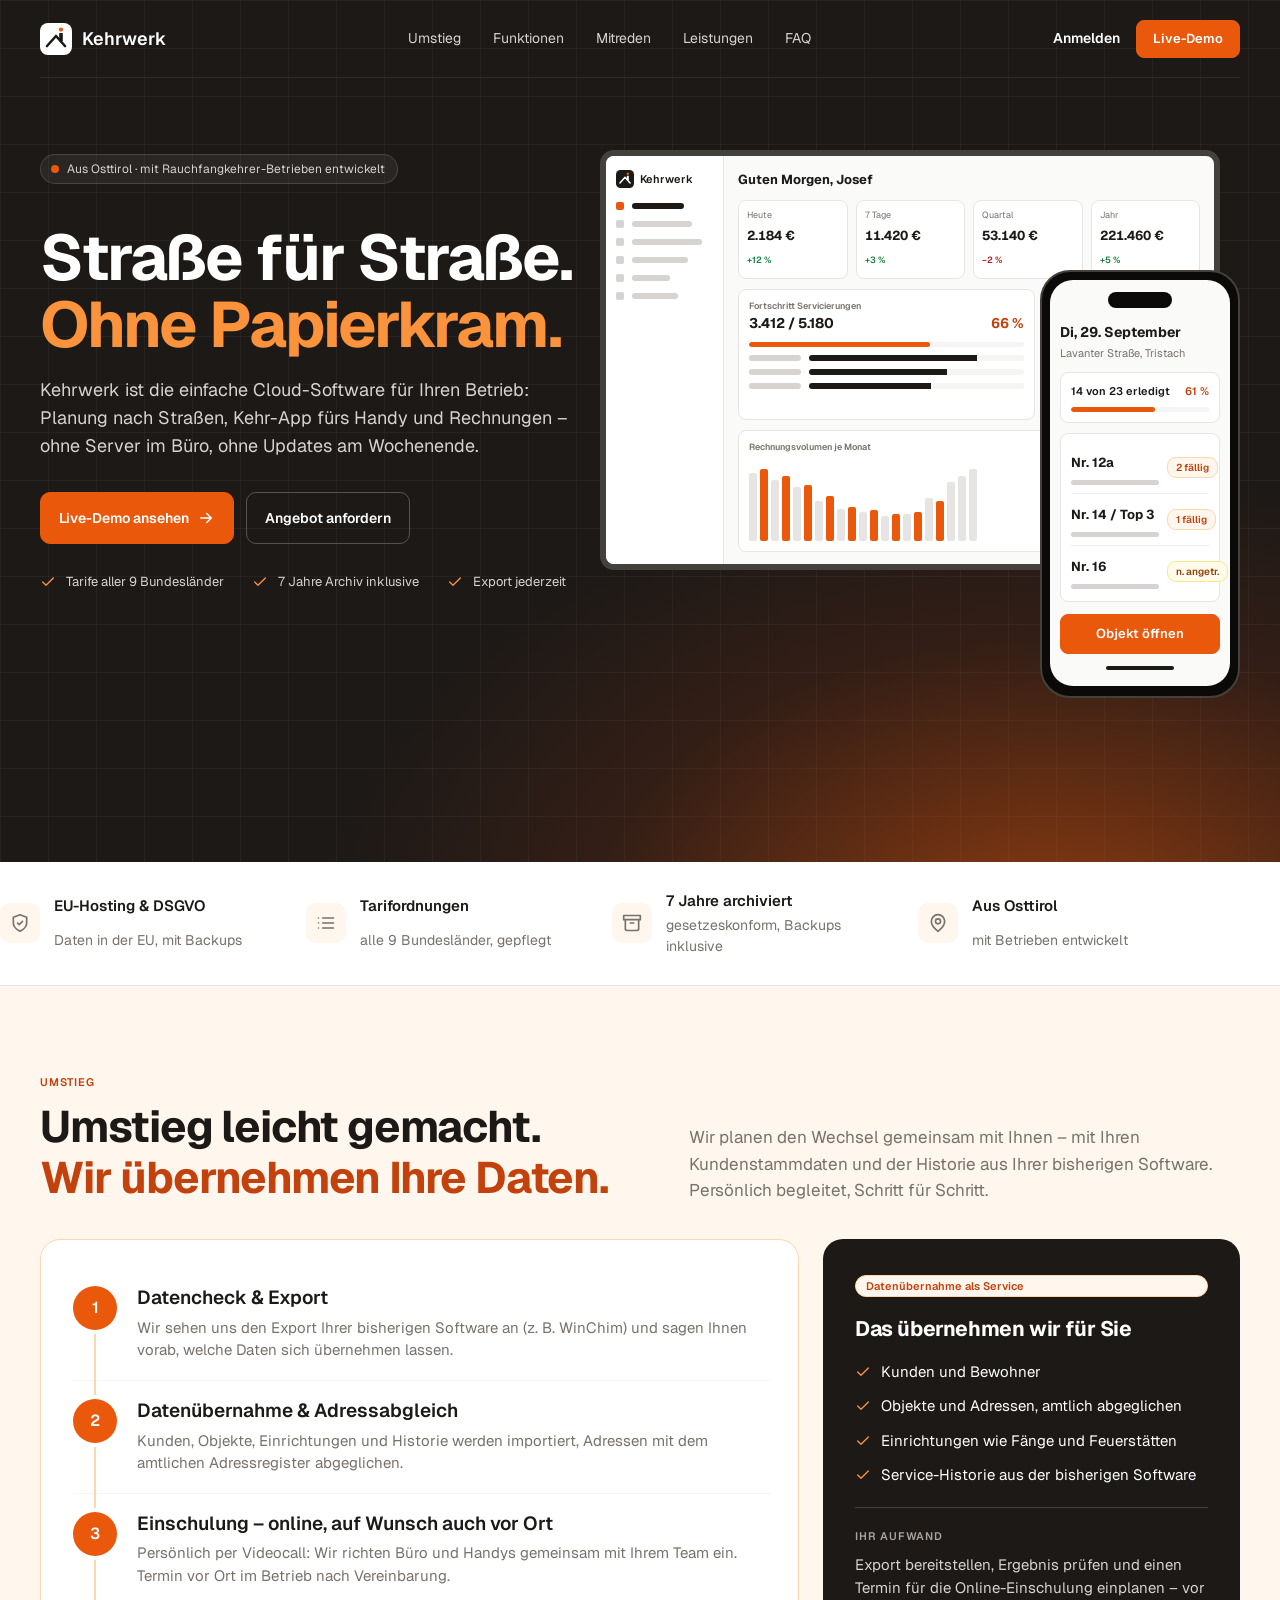
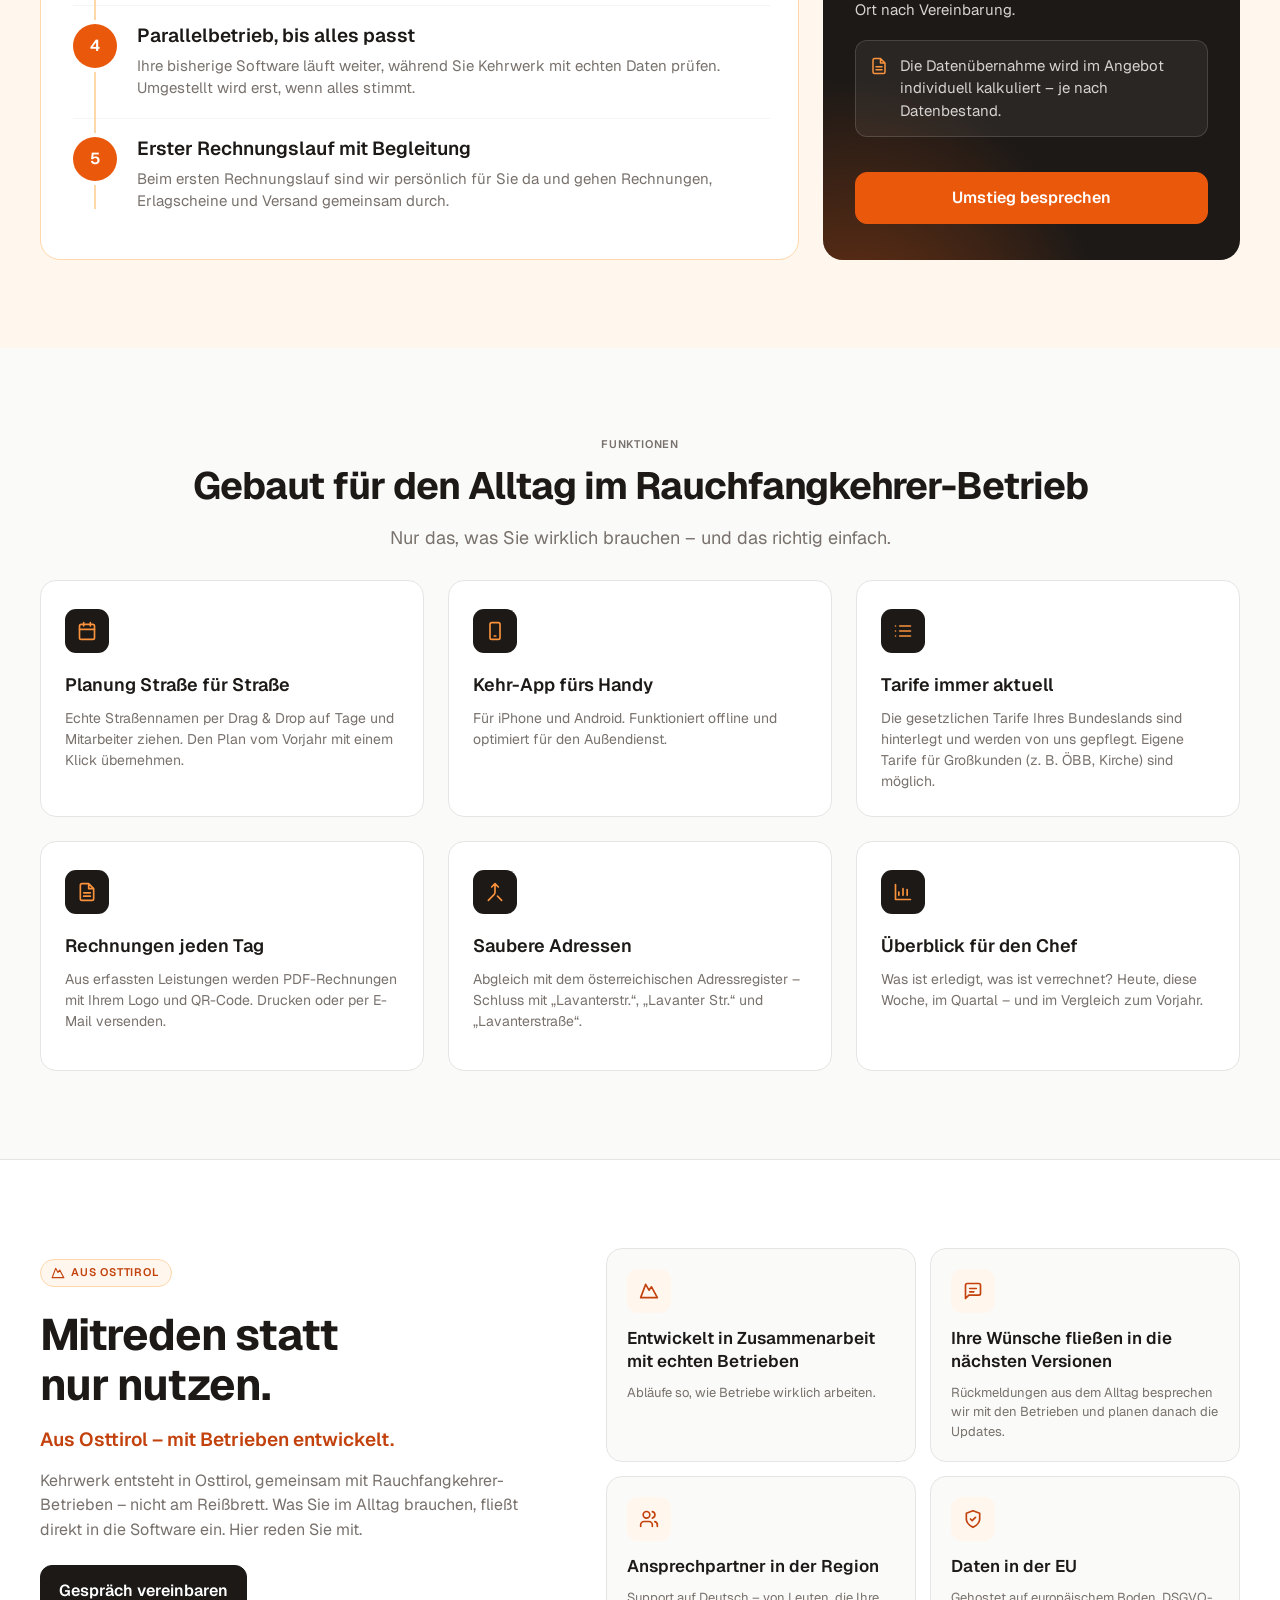
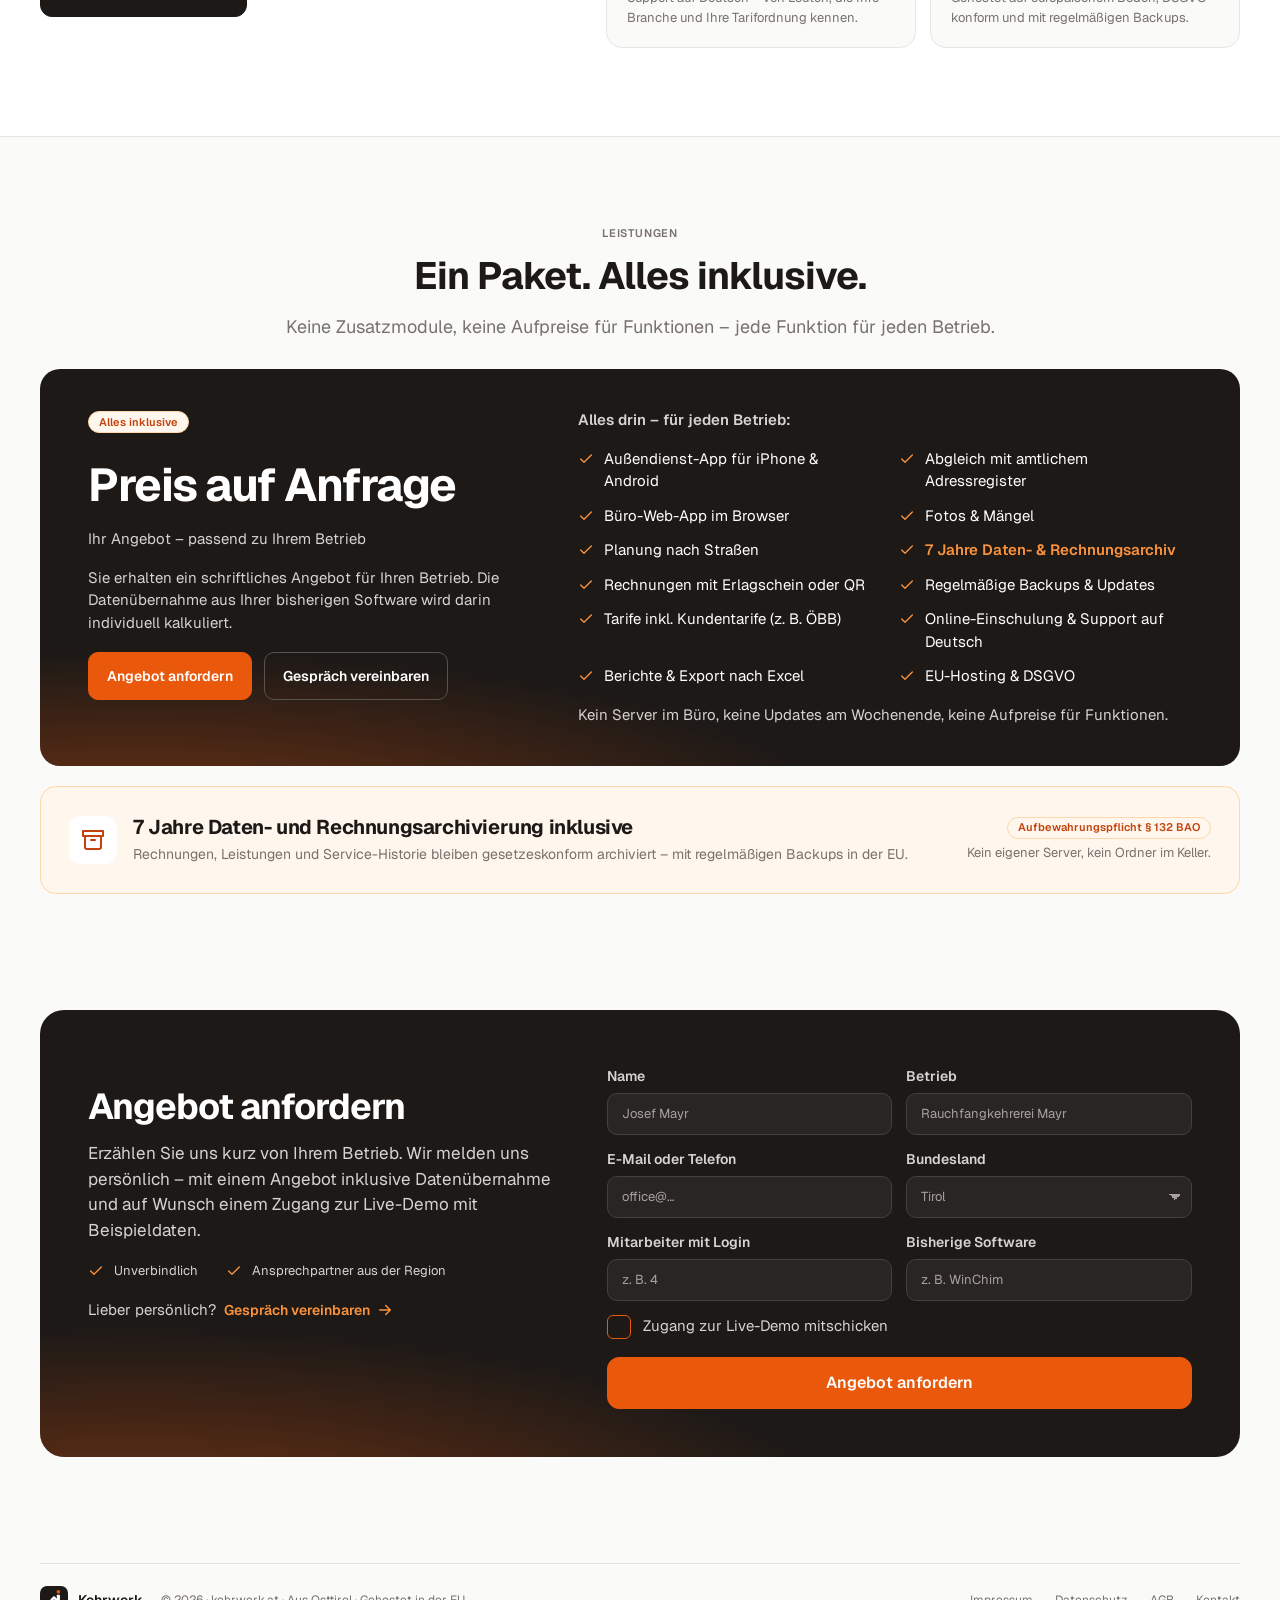
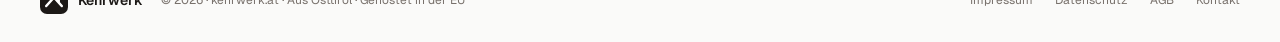
==== index.html @ 23f01399 "Publish the Kehrwerk landing page for GitHub Pages. Static site matching the mockups, with legal pag" ====
<!DOCTYPE html>
<html lang="de">
<head>
  <meta charset="utf-8">
  <meta name="viewport" content="width=device-width, initial-scale=1">
  <title>Kehrwerk – Straße für Straße. Ohne Papierkram.</title>
  <meta name="description" content="Kehrwerk ist die einfache Cloud-Software für Ihren Rauchfangkehrer-Betrieb: Planung nach Straßen, Kehr-App fürs Handy und Rechnungen.">
  <meta name="theme-color" content="#1C1917">
  <link rel="canonical" href="https://kehrwerk.at/">
  <link rel="icon" href="favicon.svg" type="image/svg+xml">
  <link rel="icon" href="assets/logo/mark-32.png" sizes="32x32" type="image/png">
  <link rel="apple-touch-icon" href="assets/logo/mark-180.png">
  <meta property="og:title" content="Kehrwerk – Straße für Straße. Ohne Papierkram.">
  <meta property="og:description" content="Die einfache Cloud-Software für Ihren Rauchfangkehrer-Betrieb. Aus Osttirol, mit Betrieben entwickelt.">
  <meta property="og:type" content="website">
  <meta property="og:url" content="https://kehrwerk.at/">
  <meta property="og:image" content="https://kehrwerk.at/assets/logo/mark-512.png">
  <link rel="stylesheet" href="css/styles.css">
</head>
<body>
  <svg class="sprite" aria-hidden="true">
    <symbol id="i-check" viewBox="0 0 24 24"><path d="M20 6L9 17l-5-5" fill="none" stroke="currentColor" stroke-width="2" stroke-linecap="round" stroke-linejoin="round"/></symbol>
    <symbol id="i-arrow" viewBox="0 0 24 24"><path d="M5 12h14M13 6l6 6-6 6" fill="none" stroke="currentColor" stroke-width="2" stroke-linecap="round" stroke-linejoin="round"/></symbol>
    <symbol id="i-shield" viewBox="0 0 24 24"><path d="M12 22s8-4 8-10V5l-8-3-8 3v7c0 6 8 10 8 10zM9 12l2 2 4-4" fill="none" stroke="currentColor" stroke-width="2" stroke-linecap="round" stroke-linejoin="round"/></symbol>
    <symbol id="i-list" viewBox="0 0 24 24"><path d="M8 6h13M8 12h13M8 18h13M3 6h.01M3 12h.01M3 18h.01" fill="none" stroke="currentColor" stroke-width="2" stroke-linecap="round" stroke-linejoin="round"/></symbol>
    <symbol id="i-archive" viewBox="0 0 24 24"><path d="M2 3h20v5H2zM4 8v11a2 2 0 0 0 2 2h12a2 2 0 0 0 2-2V8M10 12h4" fill="none" stroke="currentColor" stroke-width="2" stroke-linecap="round" stroke-linejoin="round"/></symbol>
    <symbol id="i-pin" viewBox="0 0 24 24"><path d="M20 10c0 6-8 12-8 12s-8-6-8-12a8 8 0 0 1 16 0z" fill="none" stroke="currentColor" stroke-width="2" stroke-linecap="round" stroke-linejoin="round"/><circle cx="12" cy="10" r="3" fill="none" stroke="currentColor" stroke-width="2"/></symbol>
    <symbol id="i-calendar" viewBox="0 0 24 24"><rect x="3" y="4" width="18" height="18" rx="2" fill="none" stroke="currentColor" stroke-width="2"/><path d="M16 2v4M8 2v4M3 10h18" fill="none" stroke="currentColor" stroke-width="2" stroke-linecap="round"/></symbol>
    <symbol id="i-phone" viewBox="0 0 24 24"><rect x="6" y="2" width="12" height="20" rx="2" fill="none" stroke="currentColor" stroke-width="2"/><path d="M11 18h2" fill="none" stroke="currentColor" stroke-width="2" stroke-linecap="round"/></symbol>
    <symbol id="i-receipt" viewBox="0 0 24 24"><path d="M14 2H6a2 2 0 0 0-2 2v16a2 2 0 0 0 2 2h12a2 2 0 0 0 2-2V8zM14 2v6h6M8 13h8M8 17h8" fill="none" stroke="currentColor" stroke-width="2" stroke-linecap="round" stroke-linejoin="round"/></symbol>
    <symbol id="i-merge" viewBox="0 0 24 24"><path d="M8 6l4-4 4 4M12 2v10.3a4 4 0 0 1-1.2 2.8L4 22M20 22l-5-5" fill="none" stroke="currentColor" stroke-width="2" stroke-linecap="round" stroke-linejoin="round"/></symbol>
    <symbol id="i-chart" viewBox="0 0 24 24"><path d="M3 3v18h18M7 16v-4M12 16V8M17 16v-7" fill="none" stroke="currentColor" stroke-width="2" stroke-linecap="round" stroke-linejoin="round"/></symbol>
    <symbol id="i-mountain" viewBox="0 0 24 24"><path d="M8 4l4 7 3-4 7 13H2z" fill="none" stroke="currentColor" stroke-width="2" stroke-linecap="round" stroke-linejoin="round"/></symbol>
    <symbol id="i-chat" viewBox="0 0 24 24"><path d="M21 15a2 2 0 0 1-2 2H7l-4 4V5a2 2 0 0 1 2-2h14a2 2 0 0 1 2 2zM8 9h8M8 13h5" fill="none" stroke="currentColor" stroke-width="2" stroke-linecap="round" stroke-linejoin="round"/></symbol>
    <symbol id="i-users" viewBox="0 0 24 24"><circle cx="9" cy="7" r="4" fill="none" stroke="currentColor" stroke-width="2"/><path d="M2 21v-2a4 4 0 0 1 4-4h6a4 4 0 0 1 4 4v2M16 3.1a4 4 0 0 1 0 7.8M22 21v-2a4 4 0 0 0-3-3.9" fill="none" stroke="currentColor" stroke-width="2" stroke-linecap="round" stroke-linejoin="round"/></symbol>
    <symbol id="i-menu" viewBox="0 0 24 24"><path d="M4 7h16M4 12h16M4 17h16" fill="none" stroke="currentColor" stroke-width="2" stroke-linecap="round"/></symbol>
    <symbol id="i-close" viewBox="0 0 24 24"><path d="M6 6l12 12M18 6L6 18" fill="none" stroke="currentColor" stroke-width="2" stroke-linecap="round"/></symbol>
    <symbol id="i-mail" viewBox="0 0 24 24"><rect x="2" y="4" width="20" height="16" rx="2" fill="none" stroke="currentColor" stroke-width="2"/><path d="M22 7l-10 6L2 7" fill="none" stroke="currentColor" stroke-width="2" stroke-linecap="round" stroke-linejoin="round"/></symbol>
    <symbol id="i-call" viewBox="0 0 24 24"><path d="M22 16.9v3a2 2 0 0 1-2.2 2 19.8 19.8 0 0 1-8.6-3.1 19.5 19.5 0 0 1-6-6A19.8 19.8 0 0 1 2.1 4.2 2 2 0 0 1 4.1 2h3a2 2 0 0 1 2 1.7c.1.9.4 1.8.7 2.7a2 2 0 0 1-.5 2.1L8 9.8a16 16 0 0 0 6 6l1.3-1.3a2 2 0 0 1 2.1-.4c.9.3 1.8.6 2.7.7a2 2 0 0 1 1.7 2z" fill="none" stroke="currentColor" stroke-width="2" stroke-linecap="round" stroke-linejoin="round"/></symbol>
  </svg>

  <div class="hero-shell">
    <header class="site-header">
      <div class="wrap header-row">
        <a class="brand" href="index.html">
          <img src="assets/logo/mark-inverse.svg" alt="" width="32" height="32">
          Kehrwerk
        </a>
        <nav class="primary-nav" aria-label="Hauptnavigation">
          <a href="#umstieg">Umstieg</a>
          <a href="#funktionen">Funktionen</a>
          <a href="#mitreden">Mitreden</a>
          <a href="#leistungen">Leistungen</a>
          <span>FAQ</span>
        </nav>
        <div class="header-actions">
          <span class="login-label">Anmelden</span>
          <a class="btn btn-accent header-demo js-demo" href="#angebot">Live-Demo</a>
          <a class="header-offer" href="#angebot">Angebot</a>
          <button class="menu-toggle" type="button" aria-expanded="false" aria-controls="nav-panel" aria-label="Menü öffnen">
            <svg class="icon" width="24" height="24"><use href="#i-menu"/></svg>
          </button>
        </div>
      </div>
    </header>

    <div class="wrap hero">
      <div class="hero-grid">
        <div>
          <p class="pill"><span class="dot" aria-hidden="true"></span><span class="lede-mobile">Aus Osttirol · mit Betrieben entwickelt</span><span class="lede-desktop">Aus Osttirol · mit Rauchfangkehrer-Betrieben entwickelt</span></p>
          <h1>Straße für Straße.<span class="line accent">Ohne Papierkram.</span></h1>
          <p class="lede lede-mobile">Die einfache Cloud-Software für Ihren Betrieb: Planung nach Straßen, Kehr-App fürs Handy und Rechnungen.</p>
          <p class="lede lede-desktop">Kehrwerk ist die einfache Cloud-Software für Ihren Betrieb: Planung nach Straßen, Kehr-App fürs Handy und Rechnungen – ohne Server im Büro, ohne Updates am Wochenende.</p>
          <div class="hero-actions">
            <a class="btn btn-accent desktop-cta js-demo" href="#angebot">Live-Demo ansehen <svg class="icon"><use href="#i-arrow"/></svg></a>
            <a class="btn btn-ghost desktop-cta" href="#angebot">Angebot anfordern</a>
            <a class="btn btn-accent mobile-cta" href="#angebot">Angebot anfordern <svg class="icon"><use href="#i-arrow"/></svg></a>
            <a class="btn btn-ghost mobile-cta" href="#angebot">Gespräch vereinbaren</a>
          </div>
          <ul class="checks">
            <li><svg class="icon"><use href="#i-check"/></svg>Tarife aller 9 Bundesländer</li>
            <li><svg class="icon"><use href="#i-check"/></svg>7 Jahre Archiv inklusive</li>
            <li><svg class="icon"><use href="#i-check"/></svg>Export jederzeit</li>
          </ul>
        </div>

        <div class="stage" aria-hidden="true">
          <div class="desk">
            <aside class="desk-side">
              <div class="desk-brand"><img src="assets/logo/mark.svg" alt="">Kehrwerk</div>
              <ul class="desk-nav">
                <li class="on"><i class="sq on"></i><i class="barling" style="width:52px"></i></li>
                <li><i class="sq"></i><i class="barling" style="width:60px"></i></li>
                <li><i class="sq"></i><i class="barling" style="width:70px"></i></li>
                <li><i class="sq"></i><i class="barling" style="width:56px"></i></li>
                <li><i class="sq"></i><i class="barling" style="width:38px"></i></li>
                <li><i class="sq"></i><i class="barling" style="width:46px"></i></li>
              </ul>
            </aside>
            <div class="desk-main">
              <p class="hello">Guten Morgen, Josef</p>
              <div class="kpis">
                <div class="kpi"><small>Heute</small><b>2.184 €</b><em class="up">+12 %</em></div>
                <div class="kpi"><small>7 Tage</small><b>11.420 €</b><em class="up">+3 %</em></div>
                <div class="kpi"><small>Quartal</small><b>53.140 €</b><em class="down">−2 %</em></div>
                <div class="kpi"><small>Jahr</small><b>221.460 €</b><em class="up">+5 %</em></div>
              </div>
              <div class="desk-mid">
                <div class="block">
                  <span class="block-label">Fortschritt Servicierungen</span>
                  <div class="progress-head"><strong>3.412 / 5.180</strong><strong class="pct">66 %</strong></div>
                  <div class="track"><span style="width:66%"></span></div>
                  <div class="mini"><i></i><span><b style="width:78%"></b></span></div>
                  <div class="mini"><i></i><span><b style="width:64%"></b></span></div>
                  <div class="mini"><i></i><span><b style="width:57%"></b></span></div>
                </div>
                <div class="block">
                  <span class="block-label">Heute zu tun</span>
                  <ul class="todos">
                    <li><span class="blob"><i></i></span><span class="ghost"><b></b><s></s></span></li>
                    <li><span class="blob amber"><i></i></span><span class="ghost"><b style="width:76%"></b><s style="width:80%"></s></span></li>
                    <li><span class="blob stone"><i></i></span><span class="ghost"><b style="width:96%"></b><s style="width:55%"></s></span></li>
                    <li><span class="blob danger"><i></i></span><span class="ghost"><b style="width:70%"></b><s style="width:72%"></s></span></li>
                  </ul>
                </div>
              </div>
              <div class="block chart">
                <span class="block-label">Rechnungsvolumen je Monat</span>
                <div class="chart-bars">
                  <span style="--h:94%"></span><span class="now" style="--h:100%"></span>
                  <span style="--h:85%"></span><span class="now" style="--h:90%"></span>
                  <span style="--h:75%"></span><span class="now" style="--h:78%"></span>
                  <span style="--h:56%"></span><span class="now" style="--h:63%"></span>
                  <span style="--h:44%"></span><span class="now" style="--h:47%"></span>
                  <span style="--h:40%"></span><span class="now" style="--h:43%"></span>
                  <span style="--h:35%"></span><span class="now" style="--h:38%"></span>
                  <span style="--h:38%"></span><span class="now" style="--h:40%"></span>
                  <span style="--h:60%"></span><span class="now" style="--h:56%"></span>
                  <span style="--h:82%"></span><span style="--h:90%"></span><span style="--h:100%"></span>
                </div>
              </div>
            </div>
          </div>

          <div class="device">
            <div class="device-screen">
              <div class="notch"></div>
              <p class="device-date">Di, 29. September</p>
              <p class="device-street">Lavanter Straße, Tristach</p>
              <div class="device-progress">
                <p>14 von 23 erledigt<strong>61 %</strong></p>
                <div class="track"><span style="width:61%"></span></div>
              </div>
              <div class="device-list">
                <div class="job"><div><b>Nr. 12a</b><i></i></div><em class="tag">2 fällig</em></div>
                <div class="job"><div><b>Nr. 14 / Top 3</b><i></i></div><em class="tag">1 fällig</em></div>
                <div class="job"><div><b>Nr. 16</b><i></i></div><em class="tag amber">n. angetr.</em></div>
              </div>
              <div class="device-open">Objekt öffnen</div>
              <div class="home-bar"></div>
            </div>
          </div>
        </div>
        <p class="device-caption">Die Außendienst-App – auch offline</p>
      </div>
    </div>
  </div>

  <section class="trust">
    <ul class="trust-list wrap">
      <li>
        <span class="trust-ico"><svg class="icon"><use href="#i-shield"/></svg></span>
        <strong>EU-Hosting &amp; DSGVO</strong>
        <span>Daten in der EU, mit Backups</span>
      </li>
      <li>
        <span class="trust-ico"><svg class="icon"><use href="#i-list"/></svg></span>
        <strong>Tarifordnungen</strong>
        <span>alle 9 Bundesländer, gepflegt</span>
      </li>
      <li>
        <span class="trust-ico"><svg class="icon"><use href="#i-archive"/></svg></span>
        <strong>7 Jahre archiviert</strong>
        <span>gesetzeskonform, Backups inklusive</span>
      </li>
      <li>
        <span class="trust-ico"><svg class="icon"><use href="#i-pin"/></svg></span>
        <strong>Aus Osttirol</strong>
        <span>mit Betrieben entwickelt</span>
      </li>
    </ul>
  </section>

  <section class="band" id="umstieg">
    <div class="wrap">
      <div class="split">
        <div>
          <p class="eyebrow hot">UMSTIEG</p>
          <h2>Umstieg leicht gemacht.<span class="line deep">Wir übernehmen Ihre Daten.</span></h2>
        </div>
        <p class="intro">Wir planen den Wechsel gemeinsam mit Ihnen – mit Ihren Kundenstammdaten und der Historie aus Ihrer bisherigen Software. Persönlich begleitet, Schritt für Schritt.</p>
      </div>
      <div class="umstieg-grid">
        <ol class="steps">
          <li>
            <span class="step-no">1</span>
            <div>
              <h3>Datencheck &amp; Export</h3>
              <p>Wir sehen uns den Export Ihrer bisherigen Software an (z.&nbsp;B. WinChim) und sagen Ihnen vorab, welche Daten sich übernehmen lassen.</p>
            </div>
          </li>
          <li>
            <span class="step-no">2</span>
            <div>
              <h3>Datenübernahme &amp; Adressabgleich</h3>
              <p>Kunden, Objekte, Einrichtungen und Historie werden importiert, Adressen mit dem amtlichen Adressregister abgeglichen.</p>
            </div>
          </li>
          <li>
            <span class="step-no">3</span>
            <div>
              <h3>Einschulung – online, auf Wunsch auch vor Ort</h3>
              <p>Persönlich per Videocall: Wir richten Büro und Handys gemeinsam mit Ihrem Team ein. Termin vor Ort im Betrieb nach Vereinbarung.</p>
            </div>
          </li>
          <li>
            <span class="step-no">4</span>
            <div>
              <h3>Parallelbetrieb, bis alles passt</h3>
              <p>Ihre bisherige Software läuft weiter, während Sie Kehrwerk mit echten Daten prüfen. Umgestellt wird erst, wenn alles stimmt.</p>
            </div>
          </li>
          <li>
            <span class="step-no">5</span>
            <div>
              <h3>Erster Rechnungslauf mit Begleitung</h3>
              <p>Beim ersten Rechnungslauf sind wir persönlich für Sie da und gehen Rechnungen, Erlagscheine und Versand gemeinsam durch.</p>
            </div>
          </li>
        </ol>
        <aside class="panel">
          <span class="badge">Datenübernahme als Service</span>
          <h3>Das übernehmen wir für Sie</h3>
          <ul class="tick">
            <li><svg class="icon"><use href="#i-check"/></svg>Kunden und Bewohner</li>
            <li><svg class="icon"><use href="#i-check"/></svg>Objekte und Adressen, amtlich abgeglichen</li>
            <li><svg class="icon"><use href="#i-check"/></svg>Einrichtungen wie Fänge und Feuerstätten</li>
            <li><svg class="icon"><use href="#i-check"/></svg>Service-Historie aus der bisherigen Software</li>
          </ul>
          <hr>
          <p class="effort">IHR AUFWAND</p>
          <p class="quiet">Export bereitstellen, Ergebnis prüfen und einen Termin für die Online-Einschulung einplanen – vor Ort nach Vereinbarung.</p>
          <div class="note">
            <svg class="icon"><use href="#i-receipt"/></svg>
            <p>Die Datenübernahme wird im Angebot individuell kalkuliert – je nach Datenbestand.</p>
          </div>
          <a class="btn btn-accent" href="#angebot">Umstieg besprechen</a>
        </aside>
      </div>
    </div>
  </section>

  <section class="section" id="funktionen">
    <div class="wrap">
      <div class="center-copy">
        <p class="eyebrow">FUNKTIONEN</p>
        <h2>Gebaut für den Alltag im <span class="break">Rauchfangkehrer-Betrieb</span></h2>
        <p class="intro">Nur das, was Sie wirklich brauchen – und das richtig einfach.</p>
      </div>
      <div class="feature-list">
        <article class="feature">
          <div class="feature-head">
            <span class="feature-ico"><svg class="icon"><use href="#i-calendar"/></svg></span>
            <h3>Planung Straße für Straße</h3>
          </div>
          <p>Echte Straßennamen per Drag &amp; Drop auf Tage und Mitarbeiter ziehen. Den Plan vom Vorjahr mit einem Klick übernehmen.</p>
        </article>
        <article class="feature">
          <div class="feature-head">
            <span class="feature-ico"><svg class="icon"><use href="#i-phone"/></svg></span>
            <h3>Kehr-App fürs Handy</h3>
          </div>
          <p>Für iPhone und Android. Funktioniert offline und optimiert für den Außendienst.</p>
        </article>
        <article class="feature">
          <div class="feature-head">
            <span class="feature-ico"><svg class="icon"><use href="#i-list"/></svg></span>
            <h3>Tarife immer aktuell</h3>
          </div>
          <p>Die gesetzlichen Tarife Ihres Bundeslands sind hinterlegt und werden von uns gepflegt. Eigene Tarife für Großkunden (z.&nbsp;B. ÖBB, Kirche) sind möglich.</p>
        </article>
        <article class="feature">
          <div class="feature-head">
            <span class="feature-ico"><svg class="icon"><use href="#i-receipt"/></svg></span>
            <h3>Rechnungen jeden Tag</h3>
          </div>
          <p>Aus erfassten Leistungen werden PDF-Rechnungen mit Ihrem Logo und QR-Code. Drucken oder per E-Mail versenden.</p>
        </article>
        <article class="feature">
          <div class="feature-head">
            <span class="feature-ico"><svg class="icon"><use href="#i-merge"/></svg></span>
            <h3>Saubere Adressen</h3>
          </div>
          <p>Abgleich mit dem österreichischen Adressregister – Schluss mit „Lavanterstr.“, „Lavanter Str.“ und „Lavanterstraße“.</p>
        </article>
        <article class="feature">
          <div class="feature-head">
            <span class="feature-ico"><svg class="icon"><use href="#i-chart"/></svg></span>
            <h3>Überblick für den Chef</h3>
          </div>
          <p>Was ist erledigt, was ist verrechnet? Heute, diese Woche, im Quartal – und im Vergleich zum Vorjahr.</p>
        </article>
      </div>
    </div>
  </section>

  <section class="band-white" id="mitreden">
    <div class="wrap mitreden">
      <div class="mitreden-copy">
        <p class="soft-pill"><svg class="icon"><use href="#i-mountain"/></svg>AUS OSTTIROL</p>
        <h2>Mitreden statt<span class="line">nur nutzen.</span></h2>
        <p class="kicker">Aus Osttirol – mit Betrieben entwickelt.</p>
        <p class="intro">Kehrwerk entsteht in Osttirol, gemeinsam mit Rauchfangkehrer-Betrieben – nicht am Reißbrett. Was Sie im Alltag brauchen, fließt direkt in die Software ein. Hier reden Sie mit.</p>
        <a class="btn btn-soot" href="#angebot">Gespräch vereinbaren</a>
      </div>
      <div class="story">
        <article>
          <span class="story-ico"><svg class="icon"><use href="#i-mountain"/></svg></span>
          <h3>Entwickelt in Zusammenarbeit mit echten Betrieben</h3>
          <p>Abläufe so, wie Betriebe wirklich arbeiten.</p>
        </article>
        <article>
          <span class="story-ico"><svg class="icon"><use href="#i-chat"/></svg></span>
          <h3>Ihre Wünsche fließen in die nächsten Versionen</h3>
          <p>Rückmeldungen aus dem Alltag besprechen wir mit den Betrieben und planen danach die Updates.</p>
        </article>
        <article>
          <span class="story-ico"><svg class="icon"><use href="#i-users"/></svg></span>
          <h3>Ansprechpartner in der Region</h3>
          <p>Support auf Deutsch – von Leuten, die Ihre Branche und Ihre Tarifordnung kennen.</p>
        </article>
        <article>
          <span class="story-ico"><svg class="icon"><use href="#i-shield"/></svg></span>
          <h3>Daten in der EU</h3>
          <p>Gehostet auf europäischem Boden, DSGVO-konform und mit regelmäßigen Backups.</p>
        </article>
      </div>
    </div>
  </section>

  <section class="section" id="leistungen">
    <div class="wrap">
      <div class="center-copy">
        <p class="eyebrow">LEISTUNGEN</p>
        <h2>Ein Paket. <span class="break">Alles inklusive.</span></h2>
        <p class="intro">Keine Zusatzmodule, keine Aufpreise für Funktionen – jede Funktion für jeden Betrieb.</p>
      </div>
      <div class="price-card">
        <div class="price-layout">
          <div>
            <span class="badge">Alles inklusive</span>
            <h3>Preis auf Anfrage</h3>
            <p class="sub">Ihr Angebot – passend zu Ihrem Betrieb</p>
            <hr>
            <p class="price-note">Sie erhalten ein schriftliches Angebot für Ihren Betrieb. Die Datenübernahme aus Ihrer bisherigen Software wird darin individuell kalkuliert.</p>
            <div class="price-actions">
              <a class="btn btn-accent" href="#angebot">Angebot anfordern</a>
              <a class="btn btn-ghost" href="#angebot">Gespräch vereinbaren</a>
            </div>
          </div>
          <div>
            <p class="included">Alles drin – für jeden Betrieb:</p>
            <ul class="tick cols">
              <li><svg class="icon"><use href="#i-check"/></svg>Außendienst-App für iPhone &amp; Android</li>
              <li><svg class="icon"><use href="#i-check"/></svg>Abgleich mit amtlichem Adressregister</li>
              <li><svg class="icon"><use href="#i-check"/></svg>Büro-Web-App im Browser</li>
              <li><svg class="icon"><use href="#i-check"/></svg>Fotos &amp; Mängel</li>
              <li><svg class="icon"><use href="#i-check"/></svg>Planung nach Straßen</li>
              <li><svg class="icon"><use href="#i-check"/></svg><span class="hot">7 Jahre Daten- &amp; Rechnungsarchiv</span></li>
              <li><svg class="icon"><use href="#i-check"/></svg>Rechnungen mit Erlagschein oder QR</li>
              <li><svg class="icon"><use href="#i-check"/></svg>Regelmäßige Backups &amp; Updates</li>
              <li><svg class="icon"><use href="#i-check"/></svg>Tarife inkl. Kundentarife (z.&nbsp;B. ÖBB)</li>
              <li><svg class="icon"><use href="#i-check"/></svg>Online-Einschulung &amp; Support auf Deutsch</li>
              <li><svg class="icon"><use href="#i-check"/></svg>Berichte &amp; Export nach Excel</li>
              <li><svg class="icon"><use href="#i-check"/></svg>EU-Hosting &amp; DSGVO</li>
            </ul>
            <p class="fine">Kein Server im Büro, keine Updates am Wochenende, keine Aufpreise für Funktionen.</p>
          </div>
        </div>
      </div>
      <aside class="archive">
        <div class="archive-top">
          <span class="archive-ico"><svg class="icon"><use href="#i-archive"/></svg></span>
          <span class="badge">Aufbewahrungspflicht § 132 BAO</span>
        </div>
        <h3>7 Jahre Daten- und Rechnungsarchivierung inklusive</h3>
        <p>Rechnungen, Leistungen und Service-Historie bleiben gesetzeskonform archiviert – mit regelmäßigen Backups in der EU.</p>
        <p class="solid">Kein eigener Server, kein Ordner im Keller.</p>
      </aside>
    </div>
  </section>

  <section class="section" id="angebot" style="padding-top:0">
    <div class="wrap">
      <div class="offer">
        <div class="offer-grid">
          <div>
            <h2>Angebot anfordern</h2>
            <p class="quiet">Erzählen Sie uns kurz von Ihrem Betrieb. Wir melden uns persönlich – mit einem Angebot inklusive Datenübernahme und auf Wunsch einem Zugang zur Live-Demo mit Beispieldaten.</p>
            <ul class="checks">
              <li><svg class="icon"><use href="#i-check"/></svg>Unverbindlich</li>
              <li><svg class="icon"><use href="#i-check"/></svg>Ansprechpartner aus der Region</li>
            </ul>
            <p class="personal">Lieber persönlich? <a href="#angebot">Gespräch vereinbaren <svg class="icon"><use href="#i-arrow"/></svg></a></p>
          </div>
          <form id="offer" action="https://formsubmit.co/hallo@kehrwerk.at" method="POST">
            <p class="form-status" id="form-status" role="status" hidden></p>
            <input type="hidden" name="_subject" value="Angebot anfordern – Kehrwerk">
            <input type="hidden" name="_template" value="table">
            <input type="hidden" name="_captcha" value="false">
            <input class="hp" type="text" name="_honey" tabindex="-1" autocomplete="off" aria-hidden="true">
            <div class="fields">
              <label class="field">
                <span>Name</span>
                <input name="Name" type="text" autocomplete="name" placeholder="Josef Mayr" required>
              </label>
              <label class="field">
                <span>Betrieb</span>
                <input name="Betrieb" type="text" autocomplete="organization" placeholder="Rauchfangkehrerei Mayr" required>
              </label>
              <label class="field">
                <span>E-Mail oder Telefon</span>
                <input name="Kontakt" type="text" autocomplete="on" placeholder="office@…" required>
              </label>
              <label class="field">
                <span>Bundesland</span>
                <select name="Bundesland" required>
                  <option value="" selected disabled hidden>Tirol</option>
                  <option>Burgenland</option>
                  <option>Kärnten</option>
                  <option>Niederösterreich</option>
                  <option>Oberösterreich</option>
                  <option>Salzburg</option>
                  <option>Steiermark</option>
                  <option>Tirol</option>
                  <option>Vorarlberg</option>
                  <option>Wien</option>
                </select>
              </label>
              <label class="field">
                <span>Mitarbeiter mit Login</span>
                <input name="Mitarbeiter mit Login" type="text" inputmode="numeric" placeholder="z. B. 4">
              </label>
              <label class="field">
                <span>Bisherige Software</span>
                <input name="Bisherige Software" type="text" placeholder="z. B. WinChim">
              </label>
              <label class="consent span-2">
                <input id="demo" name="Live-Demo" type="checkbox" value="Ja">
                Zugang zur Live-Demo mitschicken
              </label>
              <button class="btn btn-accent span-2" type="submit">Angebot anfordern</button>
            </div>
          </form>
        </div>
      </div>
    </div>
  </section>

  <footer class="site-footer">
    <div class="wrap">
      <hr class="footer-rule">
      <div class="footer-row">
        <div class="footer-meta">
          <div class="footer-brand">
            <img src="assets/logo/mark.svg" alt="" width="28" height="28">
            Kehrwerk
          </div>
          <p class="legal">© 2026 · kehrwerk.at · Aus Osttirol · Gehostet in der EU</p>
        </div>
        <nav class="footer-links" aria-label="Rechtliches">
          <a href="impressum.html">Impressum</a>
          <a href="datenschutz.html">Datenschutz</a>
          <a href="agb.html">AGB</a>
          <a href="#angebot">Kontakt</a>
        </nav>
      </div>
    </div>
  </footer>

  <div class="dock">
    <a class="btn btn-accent" href="#angebot">Angebot anfordern</a>
    <button class="icon-btn" type="button" aria-label="Anruf">
      <svg class="icon"><use href="#i-call"/></svg>
    </button>
    <a class="icon-btn" href="mailto:hallo@kehrwerk.at" aria-label="E-Mail an hallo@kehrwerk.at">
      <svg class="icon"><use href="#i-mail"/></svg>
    </a>
  </div>

  <div class="nav-panel" id="nav-panel">
    <div class="nav-panel-top">
      <a class="brand" href="index.html">
        <img src="assets/logo/mark-inverse.svg" alt="" width="32" height="32">
        Kehrwerk
      </a>
      <button class="menu-toggle menu-close" type="button" aria-label="Menü schließen">
        <svg class="icon" width="24" height="24"><use href="#i-close"/></svg>
      </button>
    </div>
    <nav aria-label="Mobil">
      <a href="#umstieg">Umstieg</a>
      <a href="#funktionen">Funktionen</a>
      <a href="#mitreden">Mitreden</a>
      <a href="#leistungen">Leistungen</a>
      <span class="nav-static">FAQ</span>
    </nav>
  </div>

  <script src="js/main.js"></script>
</body>
</html>
---- css/styles.css ----
@font-face {
  font-family: Geist;
  src: url("../fonts/geist-latin.woff2") format("woff2");
  font-weight: 100 900;
  font-style: normal;
  font-display: swap;
}

:root {
  --soot: #1c1917;
  --soot-soft: #292524;
  --line-dark: #44403c;
  --accent: #ea580c;
  --ember: #fb923c;
  --ember-deep: #c2410c;
  --soft: #fff7ed;
  --soft-line: #fed7aa;
  --bg: #fafaf9;
  --card: #ffffff;
  --line: #e7e5e4;
  --line-soft: #f0efed;
  --muted: #78716c;
  --ash: #a8a29e;
  --mist: #d6d3d1;
  --green: #15803d;
  --red: #b91c1c;
  --amber: #92400e;
  --amber-dot: #d97706;
  --track: #f5f5f4;
  --danger: #dc2626;
  --wrap: min(1200px, calc(100% - 40px));
  --dock: calc(84px + env(safe-area-inset-bottom));
  color-scheme: light;
}

*,
*::before,
*::after { box-sizing: border-box; }

html { scroll-behavior: smooth; }

body.menu-open { overflow: hidden; }

body {
  margin: 0;
  background: var(--bg);
  color: var(--soot);
  font-family: Geist, Inter, -apple-system, "Segoe UI", Helvetica, Arial, sans-serif;
  font-size: 16px;
  line-height: 1.5;
  padding-bottom: var(--dock);
}

img { display: block; max-width: 100%; }

button, input, select { font: inherit; color: inherit; }

button { cursor: pointer; }

a { color: inherit; }

:focus-visible {
  outline: 2px solid var(--accent);
  outline-offset: 2px;
}

.sprite { position: absolute; width: 0; height: 0; overflow: hidden; }

.wrap { width: var(--wrap); margin-inline: auto; }

.icon { display: block; flex: none; }

.hp {
  position: absolute;
  left: -9999px;
  height: 0;
  width: 0;
  opacity: 0;
}

.hero-shell {
  position: relative;
  background: var(--soot);
  color: #fff;
  overflow: hidden;
}

.hero-shell::before {
  content: "";
  position: absolute;
  inset: 0;
  background:
    radial-gradient(ellipse 80% 75% at 82% 108%, rgba(234, 88, 12, 0.55), rgba(154, 52, 18, 0.18) 45%, transparent 72%),
    linear-gradient(rgba(255, 255, 255, 0.04) 1px, transparent 1px),
    linear-gradient(90deg, rgba(255, 255, 255, 0.04) 1px, transparent 1px);
  background-size: auto, 48px 48px, 48px 48px;
  pointer-events: none;
}

.hero-shell > * { position: relative; z-index: 1; }

.site-header { border-bottom: 1px solid rgba(255, 255, 255, 0.1); }

.header-row {
  display: flex;
  align-items: center;
  justify-content: space-between;
  min-height: 64px;
  gap: 12px;
}

.brand {
  display: inline-flex;
  align-items: center;
  gap: 10px;
  text-decoration: none;
  color: #fff;
  font-size: 18px;
  font-weight: 600;
}

.brand img { width: 32px; height: 32px; }

.primary-nav,
.login-label { display: none; }

.header-actions { display: flex; align-items: center; gap: 8px; }

.header-offer {
  display: inline-flex;
  align-items: center;
  justify-content: center;
  min-height: 44px;
  padding: 0 16px;
  border-radius: 10px;
  background: var(--accent);
  color: #fff;
  text-decoration: none;
  font-size: 15px;
  font-weight: 600;
}

.menu-toggle {
  width: 44px;
  height: 44px;
  border-radius: 10px;
  border: 1px solid rgba(255, 255, 255, 0.16);
  background: rgba(255, 255, 255, 0.06);
  color: #fff;
  display: grid;
  place-items: center;
  padding: 0;
}

.nav-panel {
  position: fixed;
  inset: 0;
  z-index: 50;
  background: var(--soot);
  color: #fff;
  display: none;
  flex-direction: column;
  padding: 20px 20px 32px;
}

.nav-panel.is-open { display: flex; }

.nav-panel-top {
  display: flex;
  align-items: center;
  justify-content: space-between;
  min-height: 44px;
}

.nav-panel a,
.nav-panel .nav-static {
  display: flex;
  align-items: center;
  min-height: 52px;
  font-size: 20px;
  font-weight: 600;
  text-decoration: none;
  border-bottom: 1px solid rgba(255, 255, 255, 0.08);
}

.nav-static { color: var(--mist); font-weight: 500; }

.hero { padding: 28px 0 36px; }

.pill {
  display: inline-flex;
  align-items: center;
  gap: 8px;
  min-height: 30px;
  padding: 0 12px 0 10px;
  border-radius: 999px;
  background: rgba(255, 255, 255, 0.06);
  border: 1px solid rgba(255, 255, 255, 0.14);
  color: var(--mist);
  font-size: 12px;
}

.dot {
  width: 8px;
  height: 8px;
  border-radius: 50%;
  background: var(--accent);
  flex: none;
}

.hero h1 {
  margin: 22px 0 0;
  font-size: 33px;
  font-weight: 700;
  letter-spacing: -1px;
  line-height: 1.12;
}

.line, .break { display: block; }
.deep { color: var(--ember-deep); }

.accent { color: var(--ember); }

.lede {
  margin: 18px 0 0;
  color: var(--mist);
  font-size: 17px;
  line-height: 1.5;
  max-width: 36em;
}

.lede-desktop { display: none; }
.pill .lede-mobile,
.pill .lede-desktop { margin: 0; font-size: 12px; line-height: 1.2; color: var(--mist); }

.hero-actions {
  display: flex;
  flex-direction: column;
  gap: 12px;
  margin-top: 24px;
}

.btn {
  display: inline-flex;
  align-items: center;
  justify-content: center;
  gap: 8px;
  min-height: 52px;
  padding: 0 18px;
  border-radius: 12px;
  border: 1px solid transparent;
  background: transparent;
  text-decoration: none;
  font-size: 16px;
  font-weight: 600;
  line-height: 1;
}

.btn .icon { width: 18px; height: 18px; }

a.header-demo { display: none; }
.btn-accent { background: var(--accent); border-color: var(--accent); color: #fff; }
.btn-ghost { border-color: #57534e; color: #fff; }
.btn-soot { background: var(--soot); border-color: var(--soot); color: #fff; }

.hero-actions .btn { width: 100%; }
.hero-actions .desktop-cta { display: none; }

.checks {
  list-style: none;
  margin: 22px 0 0;
  padding: 0;
  display: grid;
  gap: 8px;
}

.checks li {
  display: flex;
  align-items: flex-start;
  gap: 10px;
  color: var(--mist);
  font-size: 15px;
}

.checks .icon { width: 16px; height: 16px; color: var(--ember); margin-top: 2px; }

.stage { margin-top: 36px; }

.desk { display: none; }

.device {
  width: 230px;
  margin: 0 auto;
  background: #0c0a09;
  border: 2px solid var(--line-dark);
  border-radius: 34px;
  padding: 8px 8px 10px;
}

.device-screen {
  background: var(--bg);
  color: var(--soot);
  border-radius: 26px;
  min-height: 430px;
  padding: 10px 10px 12px;
}

.notch {
  width: 64px;
  height: 16px;
  border-radius: 8px;
  background: #0c0a09;
  margin: 2px auto 14px;
}

.device-date { margin: 0; font-size: 14px; font-weight: 700; }
.device-street { margin: 2px 0 10px; font-size: 11px; color: var(--muted); }

.device-progress,
.device-list,
.device-open {
  background: #fff;
  border: 1px solid var(--line);
  border-radius: 8px;
}

.device-progress { padding: 10px; }
.device-progress p {
  margin: 0;
  display: flex;
  justify-content: space-between;
  font-size: 11px;
  font-weight: 600;
}
.device-progress strong { color: var(--ember-deep); font-weight: 600; }

.track {
  margin-top: 8px;
  height: 5px;
  border-radius: 99px;
  background: var(--track);
  overflow: hidden;
}
.track span { display: block; height: 100%; background: var(--accent); border-radius: inherit; }

.device-list { margin-top: 10px; padding: 8px 10px 4px; }
.job {
  display: grid;
  grid-template-columns: 1fr auto;
  gap: 2px 8px;
  padding: 8px 0;
  border-bottom: 1px solid var(--line-soft);
}
.job:last-child { border-bottom: 0; }
.job b { font-size: 13px; }
.job i {
  display: block;
  width: 88px;
  height: 5px;
  margin-top: 6px;
  border-radius: 99px;
  background: var(--mist);
}
.tag {
  align-self: center;
  min-height: 18px;
  padding: 2px 8px;
  border-radius: 9px;
  font-size: 10px;
  font-style: normal;
  font-weight: 600;
  white-space: nowrap;
  background: var(--soft);
  border: 1px solid var(--soft-line);
  color: var(--ember-deep);
}
.tag.amber {
  background: #fffbeb;
  border-color: #fde68a;
  color: var(--amber);
}

.device-open {
  display: grid;
  place-items: center;
  margin-top: 12px;
  min-height: 40px;
  background: var(--accent);
  border-color: var(--accent);
  color: #fff;
  font-size: 13px;
  font-weight: 600;
}

.home-bar {
  width: 68px;
  height: 4px;
  border-radius: 2px;
  background: var(--soot);
  margin: 12px auto 4px;
}

.device-caption {
  margin: 14px 0 8px;
  text-align: center;
  color: var(--ash);
  font-size: 13px;
}

.trust {
  background: #fff;
  border-bottom: 1px solid var(--line);
}

.trust-list {
  list-style: none;
  margin: 0;
  padding: 8px 0;
}

.trust-list li {
  display: grid;
  grid-template-columns: 40px 1fr;
  gap: 2px 14px;
  align-items: center;
  padding: 14px 0;
}

.trust-list li + li { border-top: 1px solid var(--line-soft); }

.trust-ico {
  grid-row: span 2;
  width: 40px;
  height: 40px;
  border-radius: 10px;
  background: var(--soft);
  color: var(--ember-deep);
  display: grid;
  place-items: center;
}
.trust-ico .icon { width: 20px; height: 20px; }
.trust-list strong { font-size: 15px; font-weight: 600; }
.trust-list span { color: var(--muted); font-size: 14px; }

.band { background: var(--soft); padding: 56px 0; }
.band-white { background: #fff; border-block: 1px solid var(--line); padding: 56px 0; }
.section { padding: 56px 0; }

.eyebrow {
  margin: 0;
  font-size: 11px;
  font-weight: 600;
  letter-spacing: 0.8px;
  color: var(--muted);
}
.eyebrow.hot { color: var(--ember-deep); }

h2 {
  margin: 12px 0 0;
  font-size: 27px;
  font-weight: 700;
  letter-spacing: -0.6px;
  line-height: 1.15;
}
#mitreden h2 { font-size: 31px; }
#leistungen h2 { font-size: 29px; letter-spacing: -0.6px; }

.intro {
  margin: 16px 0 0;
  color: var(--muted);
  font-size: 16px;
  line-height: 1.55;
}

.steps {
  list-style: none;
  margin: 28px 0 0;
  padding: 0 0 0 8px;
  display: grid;
  gap: 28px;
  position: relative;
}

.steps::before {
  content: "";
  position: absolute;
  left: 17px;
  top: 18px;
  bottom: 18px;
  width: 2px;
  background: #fdba74;
}

.steps li { display: grid; grid-template-columns: 36px 1fr; gap: 14px; }
.step-no {
  width: 36px;
  height: 36px;
  border-radius: 50%;
  background: var(--accent);
  color: #fff;
  display: grid;
  place-items: center;
  font-weight: 600;
  position: relative;
  z-index: 1;
  box-shadow: 0 0 0 4px var(--soft);
}
.steps h3 { margin: 6px 0 0; font-size: 18px; font-weight: 600; line-height: 1.3; }
.steps p { margin: 6px 0 0; color: var(--muted); font-size: 15px; line-height: 1.5; }

.panel {
  margin-top: 28px;
  background: var(--soot);
  color: #fff;
  border-radius: 20px;
  padding: 28px 24px;
  position: relative;
  overflow: hidden;
}
.panel::before,
.price-card::before,
.offer::before {
  content: "";
  position: absolute;
  inset: 0;
  background: radial-gradient(ellipse 100% 80% at 8% 120%, rgba(234, 88, 12, 0.45), transparent 62%);
  pointer-events: none;
}
.panel > *,
.price-card > *,
.offer > * { position: relative; z-index: 1; }

.badge {
  display: inline-flex;
  align-items: center;
  min-height: 22px;
  padding: 0 10px;
  border-radius: 999px;
  background: var(--soft);
  border: 1px solid var(--soft-line);
  color: var(--ember-deep);
  font-size: 11px;
  font-weight: 600;
}

.panel h3 {
  margin: 16px 0 0;
  font-size: 21px;
  font-weight: 700;
  letter-spacing: -0.4px;
}

.tick {
  list-style: none;
  margin: 16px 0 0;
  padding: 0;
  display: grid;
  gap: 12px;
}
.tick li { display: flex; gap: 10px; align-items: flex-start; font-size: 15px; }
.tick .icon { width: 16px; height: 16px; color: var(--ember); margin-top: 3px; }
.tick .hot { color: var(--ember); font-weight: 600; }

.panel hr,
.price-card hr {
  border: 0;
  border-top: 1px solid var(--line-dark);
  margin: 20px 0;
}

.effort {
  margin: 0;
  font-size: 11px;
  font-weight: 600;
  letter-spacing: 0.8px;
  color: var(--ash);
}
.panel .quiet,
.price-note,
.offer .quiet { color: var(--mist); font-size: 15px; line-height: 1.5; }
.panel .quiet { margin: 10px 0 0; }

.note {
  display: flex;
  gap: 12px;
  margin-top: 18px;
  padding: 14px;
  border-radius: 12px;
  background: rgba(255, 255, 255, 0.06);
  border: 1px solid rgba(255, 255, 255, 0.14);
}
.note .icon { width: 18px; height: 18px; color: var(--ember); margin-top: 2px; }
.note p { margin: 0; color: var(--mist); font-size: 15px; }
.panel .btn { width: 100%; margin-top: 18px; }

.feature-list {
  margin-top: 28px;
  background: #fff;
  border: 1px solid var(--line);
  border-radius: 16px;
  padding: 8px 16px;
}

.feature { padding: 18px 0; }
.feature + .feature { border-top: 1px solid var(--line-soft); }
.feature-head { display: flex; align-items: center; gap: 14px; }
.feature-ico {
  width: 40px;
  height: 40px;
  border-radius: 10px;
  background: var(--soot);
  color: var(--ember);
  display: grid;
  place-items: center;
}
.feature-ico .icon { width: 20px; height: 20px; }
.feature h3 { margin: 0; font-size: 17px; font-weight: 600; }
.feature p { margin: 10px 0 0; color: var(--muted); font-size: 15px; line-height: 1.5; }

.soft-pill {
  display: inline-flex;
  align-items: center;
  gap: 6px;
  min-height: 28px;
  padding: 0 12px 0 10px;
  border-radius: 999px;
  background: var(--soft);
  border: 1px solid var(--soft-line);
  color: var(--ember-deep);
  font-size: 11px;
  font-weight: 600;
  letter-spacing: 0.8px;
}
.soft-pill .icon { width: 14px; height: 14px; }

.mitreden-copy .kicker {
  margin: 16px 0 0;
  color: var(--ember-deep);
  font-size: 19px;
  font-weight: 600;
  line-height: 1.35;
}
.mitreden-copy .btn { margin-top: 22px; }

.story {
  margin-top: 22px;
  display: grid;
  gap: 14px;
}
.story article {
  background: var(--bg);
  border: 1px solid var(--line);
  border-radius: 16px;
  padding: 20px;
  display: grid;
  grid-template-columns: 44px 1fr;
  column-gap: 16px;
  align-items: center;
}
.story-ico {
  width: 44px;
  height: 44px;
  border-radius: 11px;
  background: var(--soft);
  color: var(--ember-deep);
  display: grid;
  place-items: center;
}
.story-ico .icon { width: 20px; height: 20px; }
.story h3 { margin: 0; font-size: 17px; font-weight: 600; line-height: 1.35; }
.story p { grid-column: 1 / -1; margin: 12px 0 0; color: var(--muted); font-size: 15px; line-height: 1.5; }

.center-copy { text-align: left; }
.center-copy .intro { max-width: 40em; }

.price-card {
  margin-top: 28px;
  background: var(--soot);
  color: #fff;
  border-radius: 20px;
  padding: 28px 24px 24px;
  position: relative;
  overflow: hidden;
}
.price-card h3 {
  margin: 18px 0 0;
  font-size: 31px;
  font-weight: 700;
  letter-spacing: -1px;
}
.price-card .sub { margin: 8px 0 0; color: var(--mist); font-size: 15px; }
.price-card .price-note { margin: 16px 0 0; }
.price-actions { display: grid; gap: 12px; margin-top: 18px; }
.price-actions .btn { width: 100%; }
.included { margin: 0 0 12px; color: var(--mist); font-size: 15px; font-weight: 600; }
.fine { margin: 16px 0 0; color: var(--mist); font-size: 15px; line-height: 1.5; }

.archive {
  margin-top: 20px;
  background: var(--soft);
  border: 1px solid var(--soft-line);
  border-radius: 16px;
  padding: 20px;
}
.archive-top { display: flex; align-items: center; gap: 12px; }
.archive-ico {
  width: 48px;
  height: 48px;
  border-radius: 12px;
  background: #fff;
  color: var(--ember-deep);
  display: grid;
  place-items: center;
  flex: none;
}
.archive-ico .icon { width: 24px; height: 24px; }
.archive h3 {
  margin: 16px 0 0;
  font-size: 20px;
  font-weight: 700;
  letter-spacing: -0.4px;
  line-height: 1.25;
}
.archive p { margin: 10px 0 0; color: var(--muted); font-size: 15px; line-height: 1.5; }
.archive .solid { margin-top: 14px; font-weight: 600; color: var(--soot); }

.offer {
  margin-top: 28px;
  background: var(--soot);
  color: #fff;
  border-radius: 24px;
  padding: 32px 24px;
  position: relative;
  overflow: hidden;
}
.offer h2 { font-size: 28px; letter-spacing: -0.6px; }
.offer .quiet { margin: 14px 0 0; font-size: 16px; }
.offer .checks { margin-top: 18px; }
.personal { margin: 18px 0 0; color: var(--mist); font-size: 15px; }
.personal a {
  display: inline-flex;
  align-items: center;
  gap: 6px;
  margin-top: 6px;
  color: var(--ember);
  font-weight: 600;
  font-size: 16px;
  text-decoration: none;
}
.personal .icon { width: 18px; height: 18px; }

.fields { display: grid; gap: 14px; margin-top: 8px; }
.field { display: grid; gap: 6px; }
.field span { font-size: 14px; font-weight: 600; color: var(--mist); }
.field input,
.field select {
  width: 100%;
  min-height: 52px;
  padding: 0 14px;
  border-radius: 10px;
  border: 1px solid var(--line-dark);
  background: var(--soot-soft);
  color: #fff;
  font-size: 16px;
}
.field input::placeholder { color: var(--ash); }
.field select { color: var(--ash); appearance: none; background-image: linear-gradient(45deg, transparent 50%, var(--ash) 50%), linear-gradient(135deg, var(--ash) 50%, transparent 50%); background-position: calc(100% - 18px) 22px, calc(100% - 12px) 22px; background-size: 6px 6px, 6px 6px; background-repeat: no-repeat; }
.field select.chosen,
.field select option { color: var(--soot); }
.field select.chosen { color: #fff; }
.consent {
  display: flex;
  align-items: flex-start;
  gap: 12px;
  color: var(--mist);
  font-size: 15px;
}
.consent input {
  appearance: none;
  width: 24px;
  height: 24px;
  margin: 0;
  border-radius: 6px;
  border: 1px solid var(--accent);
  background: var(--accent);
  display: grid;
  place-items: center;
  flex: none;
}
.consent input::after {
  content: "";
  width: 12px;
  height: 7px;
  border-left: 2px solid #fff;
  border-bottom: 2px solid #fff;
  transform: rotate(-45deg) translateY(-1px);
  opacity: 0;
}
.consent input:checked::after { opacity: 1; }
.consent input:not(:checked) { background: transparent; }
.offer .btn { width: 100%; margin-top: 4px; }
.form-status { margin: 0 0 8px; font-size: 15px; }
.form-status.ok { color: #86efac; }
.form-status.err { color: #fecaca; }
.form-status a { color: inherit; }

.site-footer { padding: 28px 0 12px; }
.footer-rule { border: 0; border-top: 1px solid var(--line); margin: 0 0 22px; }
.footer-brand {
  display: flex;
  align-items: center;
  gap: 10px;
  font-weight: 600;
  font-size: 16px;
}
.footer-brand img { width: 28px; height: 28px; }
.legal {
  margin: 14px 0 0;
  color: var(--muted);
  font-size: 14px;
  line-height: 1.5;
}
.footer-links {
  display: flex;
  flex-wrap: wrap;
  gap: 8px 22px;
  margin-top: 18px;
}
.footer-links a {
  color: var(--soot);
  font-size: 14px;
  font-weight: 600;
  text-decoration: none;
}

.dock {
  position: fixed;
  left: 0;
  right: 0;
  bottom: 0;
  z-index: 30;
  display: flex;
  gap: 8px;
  align-items: center;
  padding: 12px 20px calc(12px + env(safe-area-inset-bottom));
  background: rgba(255, 255, 255, 0.96);
  border-top: 1px solid var(--line);
}
.dock .btn { flex: 1; }
.icon-btn {
  width: 52px;
  height: 52px;
  border-radius: 12px;
  border: 1px solid var(--mist);
  background: #fff;
  color: var(--soot);
  display: grid;
  place-items: center;
  text-decoration: none;
  flex: none;
  padding: 0;
}
.icon-btn .icon { width: 22px; height: 22px; }

.subpage { padding-bottom: 0; }
.sub-main { padding: 40px 0 72px; }
.sub-main h1 {
  margin: 0;
  font-size: 34px;
  letter-spacing: -0.8px;
  line-height: 1.15;
}
.prose { max-width: 42rem; }
.prose h2 { font-size: 20px; margin-top: 32px; letter-spacing: -0.3px; }
.prose p, .prose li { color: var(--muted); font-size: 16px; line-height: 1.6; }
.prose ul { padding-left: 1.2rem; }
.prose a { color: var(--ember-deep); }
.prose .who { color: var(--soot); }

@media (min-width: 1180px) {
  body { padding-bottom: 0; }

  .site-header { border-bottom: 0; }
  .header-row {
    min-height: 78px;
    border-bottom: 1px solid rgba(255, 255, 255, 0.08);
  }
  .primary-nav {
    display: flex;
    align-items: center;
    gap: 32px;
    color: var(--mist);
    font-size: 14px;
  }
  .primary-nav a { text-decoration: none; }
  .primary-nav a:hover { color: #fff; }
  .login-label {
    display: inline;
    color: #fff;
    font-size: 14px;
    font-weight: 600;
    margin-right: 8px;
  }
  a.header-demo {
    display: inline-flex;
    min-height: 38px;
    padding: 0 16px;
    border-radius: 8px;
    font-size: 13px;
  }
  .header-offer,
  .menu-toggle,
  .nav-panel,
  .nav-panel.is-open { display: none; }

  .hero { padding: 64px 0 72px; }
  .hero-grid {
    display: grid;
    grid-template-columns: minmax(0, 1fr) minmax(520px, 640px);
    gap: 28px;
    align-items: start;
  }
  .hero h1 {
    margin-top: 28px;
    font-size: 64px;
    letter-spacing: -2px;
    line-height: 1.05;
  }
  .lede { font-size: 18px; line-height: 1.55; }
  .lede-mobile { display: none; }
  .lede-desktop { display: block; }
  .pill .lede-desktop { display: inline; }
  .break { display: inline; }
  #mitreden h2 { font-size: 44px; }
  #leistungen h2 { font-size: 38px; letter-spacing: -1px; }
  .hero-actions { flex-direction: row; margin-top: 32px; }
  .hero-actions .btn { width: auto; min-height: 52px; border-radius: 10px; font-size: 14px; padding: 0 18px; }
  .hero-actions .desktop-cta { display: inline-flex; }
  .hero-actions .mobile-cta { display: none; }
  .checks { grid-auto-flow: column; justify-content: start; gap: 28px; margin-top: 28px; }
  .checks li { font-size: 13px; color: var(--mist); }

  .stage { margin-top: 8px; position: relative; height: 640px; }
  .desk {
    display: grid;
    grid-template-columns: 118px 1fr;
    width: 620px;
    max-width: 100%;
    height: 420px;
    background: var(--bg);
    border: 6px solid var(--line-dark);
    border-radius: 14px;
    overflow: hidden;
    color: var(--soot);
  }
  .desk-side {
    background: #fff;
    border-right: 1px solid var(--line);
    padding: 14px 10px;
  }
  .desk-brand { display: flex; align-items: center; gap: 6px; font-size: 11px; font-weight: 600; }
  .desk-brand img { width: 18px; height: 18px; }
  .desk-nav { list-style: none; margin: 14px 0 0; padding: 0; display: grid; gap: 10px; }
  .desk-nav li { display: flex; align-items: center; gap: 8px; }
  .sq { width: 8px; height: 8px; border-radius: 2px; background: var(--mist); }
  .sq.on { background: var(--accent); }
  .barling { height: 6px; border-radius: 3px; background: var(--mist); }
  .desk-nav li.on .barling { background: var(--soot); }
  .desk-main { padding: 14px 14px 12px; display: flex; flex-direction: column; gap: 10px; min-width: 0; }
  .hello { margin: 0; font-size: 13px; font-weight: 700; }
  .kpis { display: grid; grid-template-columns: repeat(4, 1fr); gap: 8px; }
  .kpi, .block {
    background: #fff;
    border: 1px solid var(--line);
    border-radius: 8px;
  }
  .kpi { padding: 8px; }
  .kpi small, .block-label { display: block; color: var(--muted); font-size: 9px; }
  .kpi b { display: block; margin-top: 4px; font-size: 13px; font-variant-numeric: tabular-nums; }
  .kpi em { font-style: normal; font-size: 9px; font-weight: 600; }
  .kpi em.up { color: var(--green); }
  .kpi em.down { color: var(--red); }
  .desk-mid { display: grid; grid-template-columns: 1.7fr 0.9fr; gap: 8px; min-height: 0; }
  .block { padding: 10px; }
  .block-label { font-weight: 600; }
  .progress-head, .todo-row { display: flex; justify-content: space-between; align-items: baseline; gap: 8px; }
  .progress-head strong { font-size: 14px; }
  .progress-head .pct { color: var(--ember-deep); }
  .mini { display: grid; grid-template-columns: 52px 1fr; gap: 8px; align-items: center; margin-top: 8px; }
  .mini i { height: 6px; border-radius: 3px; background: var(--mist); }
  .mini span { height: 6px; border-radius: 3px; background: var(--track); overflow: hidden; }
  .mini span b { display: block; height: 100%; background: var(--soot); }
  .todos { list-style: none; margin: 8px 0 0; padding: 0; display: grid; gap: 8px; }
  .todos li { display: grid; grid-template-columns: 16px 1fr; gap: 6px; align-items: center; }
  .blob {
    width: 16px;
    height: 16px;
    border-radius: 4px;
    background: var(--track);
    display: grid;
    place-items: center;
  }
  .blob i { width: 6px; height: 6px; border-radius: 50%; background: var(--accent); }
  .blob.amber i { background: var(--amber-dot); }
  .blob.stone i { background: var(--muted); }
  .blob.danger i { background: var(--danger); }
  .ghost { display: grid; gap: 3px; }
  .ghost b, .ghost s { display: block; height: 4px; border-radius: 2px; background: rgba(28, 25, 23, 0.7); }
  .ghost s { width: 70%; background: var(--mist); text-decoration: none; }
  .chart { flex: 1; display: flex; flex-direction: column; }
  .chart-bars {
    margin-top: auto;
    height: 72px;
    display: flex;
    align-items: flex-end;
    gap: 3px;
  }
  .chart-bars span {
    width: 8px;
    height: var(--h);
    border-radius: 2px;
    background: var(--line);
  }
  .chart-bars span.now { background: var(--accent); }

  .device {
    position: absolute;
    width: 200px;
    top: 120px;
    right: 0;
    margin: 0;
    border-radius: 30px;
  }
  .device-screen { min-height: 390px; border-radius: 23px; }
  .device-caption { display: none; }

  .trust-list {
    display: grid;
    grid-template-columns: repeat(4, 1fr);
    gap: 24px;
    padding: 28px 0;
  }
  .trust-list li, .trust-list li + li { border: 0; padding: 0; }

  .band, .band-white, .section { padding: 88px 0; }
  h2 { font-size: 44px; letter-spacing: -1.2px; }
  .split {
    display: grid;
    grid-template-columns: 1.05fr 0.95fr;
    gap: 40px;
    align-items: end;
  }
  .split .intro { margin-top: 0; font-size: 17px; }
  .umstieg-grid {
    display: grid;
    grid-template-columns: 1.82fr 1fr;
    gap: 24px;
    align-items: stretch;
    margin-top: 36px;
  }
  .steps {
    margin: 0;
    padding: 28px 28px 28px 32px;
    background: #fff;
    border: 1px solid var(--soft-line);
    border-radius: 20px;
    gap: 0;
  }
  .steps::before { left: 53px; top: 50px; bottom: 50px; background: var(--soft-line); }
  .steps li {
    grid-template-columns: 44px 1fr;
    gap: 20px;
    padding: 18px 0;
    border-bottom: 1px solid var(--track);
  }
  .steps li:last-child { border-bottom: 0; }
  .step-no { width: 44px; height: 44px; box-shadow: 0 0 0 4px #fff; }
  .steps h3 { font-size: 19px; margin-top: 0; }
  .steps p { font-size: 15px; }
  .panel { margin: 0; padding: 36px 32px; display: flex; flex-direction: column; }
  .panel .btn { margin-top: auto; }

  .center-copy { text-align: center; }
  .center-copy h2 { font-size: 38px; letter-spacing: -1px; }
  .center-copy .intro { margin-inline: auto; font-size: 18px; }
  .feature-list {
    display: grid;
    grid-template-columns: repeat(3, 1fr);
    gap: 24px;
    background: transparent;
    border: 0;
    padding: 0;
  }
  .feature {
    background: #fff;
    border: 1px solid var(--line);
    border-radius: 16px;
    padding: 28px 24px 24px;
    min-height: 230px;
  }
  .feature + .feature { border-top: 1px solid var(--line); }
  .feature-head { display: block; }
  .feature-ico { width: 44px; height: 44px; border-radius: 11px; }
  .feature h3 { margin-top: 18px; font-size: 18px; }
  .feature p { font-size: 14px; }

  .mitreden {
    display: grid;
    grid-template-columns: minmax(0, 0.9fr) minmax(0, 1.1fr);
    gap: 48px;
    align-items: start;
  }
  .mitreden-copy h2 { font-size: 44px; }
  .story { grid-template-columns: 1fr 1fr; margin-top: 0; }
  .story article { display: block; }
  .story h3 { margin-top: 14px; font-size: 17px; }
  .story p { font-size: 13px; margin-top: 10px; }

  .price-card { padding: 40px 48px; border-radius: 20px; }
  .price-layout {
    display: grid;
    grid-template-columns: 0.85fr 1.15fr;
    gap: 36px;
  }
  .price-layout hr { display: none; }
  .price-card h3 { font-size: 46px; letter-spacing: -1.5px; }
  .price-actions { display: flex; flex-wrap: wrap; }
  .price-actions .btn { width: auto; min-height: 48px; border-radius: 10px; font-size: 14px; }
  .tick.cols { grid-template-columns: 1fr 1fr; column-gap: 28px; }
  .fine { grid-column: 1 / -1; }

  .archive {
    display: grid;
    grid-template-columns: 48px 1fr auto;
    grid-template-rows: auto auto;
    column-gap: 16px;
    align-items: center;
    padding: 28px;
  }
  .archive-ico { grid-row: 1 / span 2; }
  .archive-top { display: contents; }
  .archive .badge { grid-column: 3; grid-row: 1; justify-self: end; }
  .archive h3 { margin: 0; font-size: 20px; grid-column: 2; grid-row: 1; }
  .archive p { grid-column: 2; grid-row: 2; margin: 4px 0 0; font-size: 14px; }
  .archive .solid {
    grid-column: 3;
    grid-row: 2;
    margin: 0;
    justify-self: end;
    text-align: right;
    font-size: 13px;
    font-weight: 400;
    color: var(--muted);
  }

  .offer { padding: 48px; border-radius: 24px; }
  .offer-grid {
    display: grid;
    grid-template-columns: 0.9fr 1.1fr;
    gap: 40px;
    align-items: start;
  }
  .offer h2 { font-size: 36px; letter-spacing: -1px; margin-top: 28px; }
  .offer .quiet { font-size: 17px; }
  .fields { grid-template-columns: 1fr 1fr; }
  .field input, .field select { min-height: 42px; font-size: 13px; }
  .field select { background-position: calc(100% - 16px) 17px, calc(100% - 10px) 17px; }
  .span-2 { grid-column: 1 / -1; }
  .offer .personal { display: flex; align-items: center; gap: 8px; }
  .offer .personal a { margin-top: 0; font-size: 14px; }
  .site-footer { padding: 18px 0 28px; }
  .footer-row {
    display: flex;
    align-items: center;
    justify-content: space-between;
    gap: 24px;
  }
  .footer-brand { font-size: 14px; }
  .legal { margin: 0 0 0 18px; font-size: 12px; display: inline; }
  .footer-meta { display: flex; align-items: center; }
  .footer-links { margin: 0; gap: 22px; }
  .footer-links a { color: var(--muted); font-weight: 400; font-size: 12px; }
  .dock { display: none; }
}

@media (prefers-reduced-motion: reduce) {
  html { scroll-behavior: auto; }
}
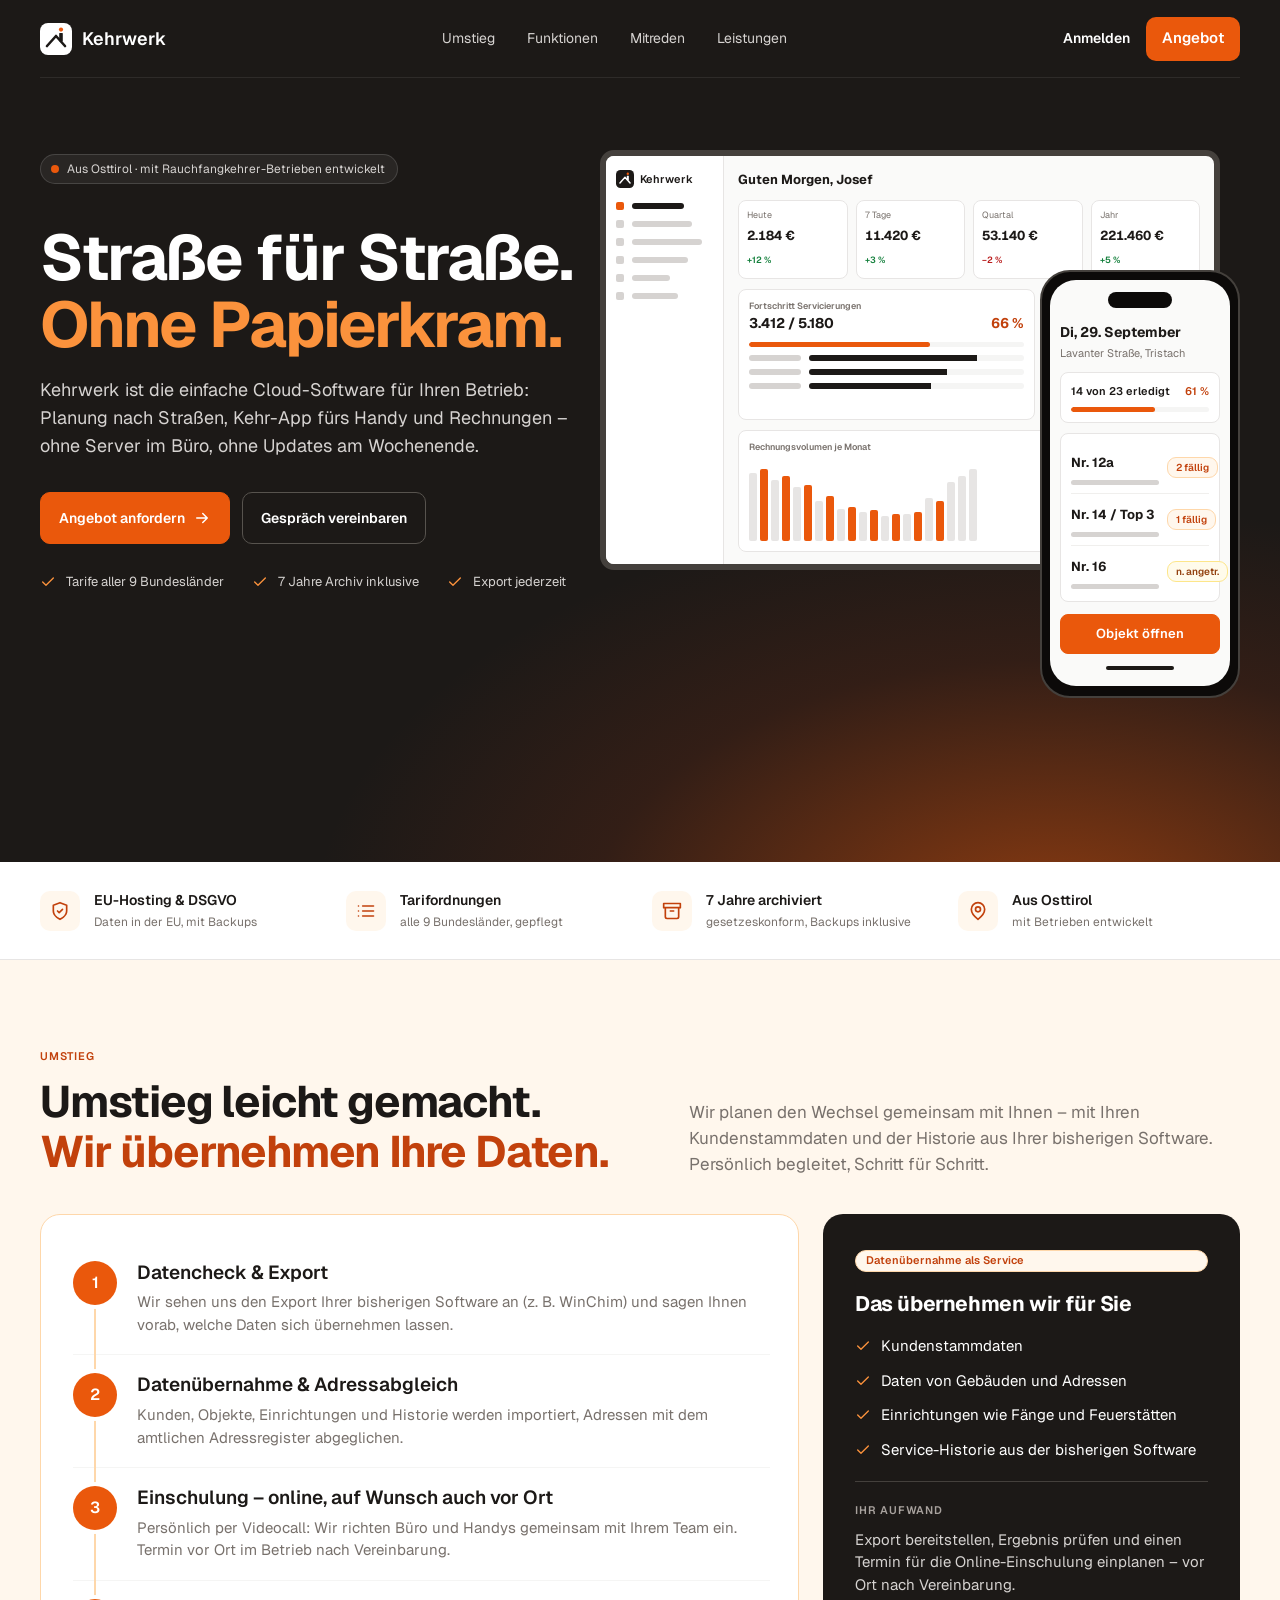
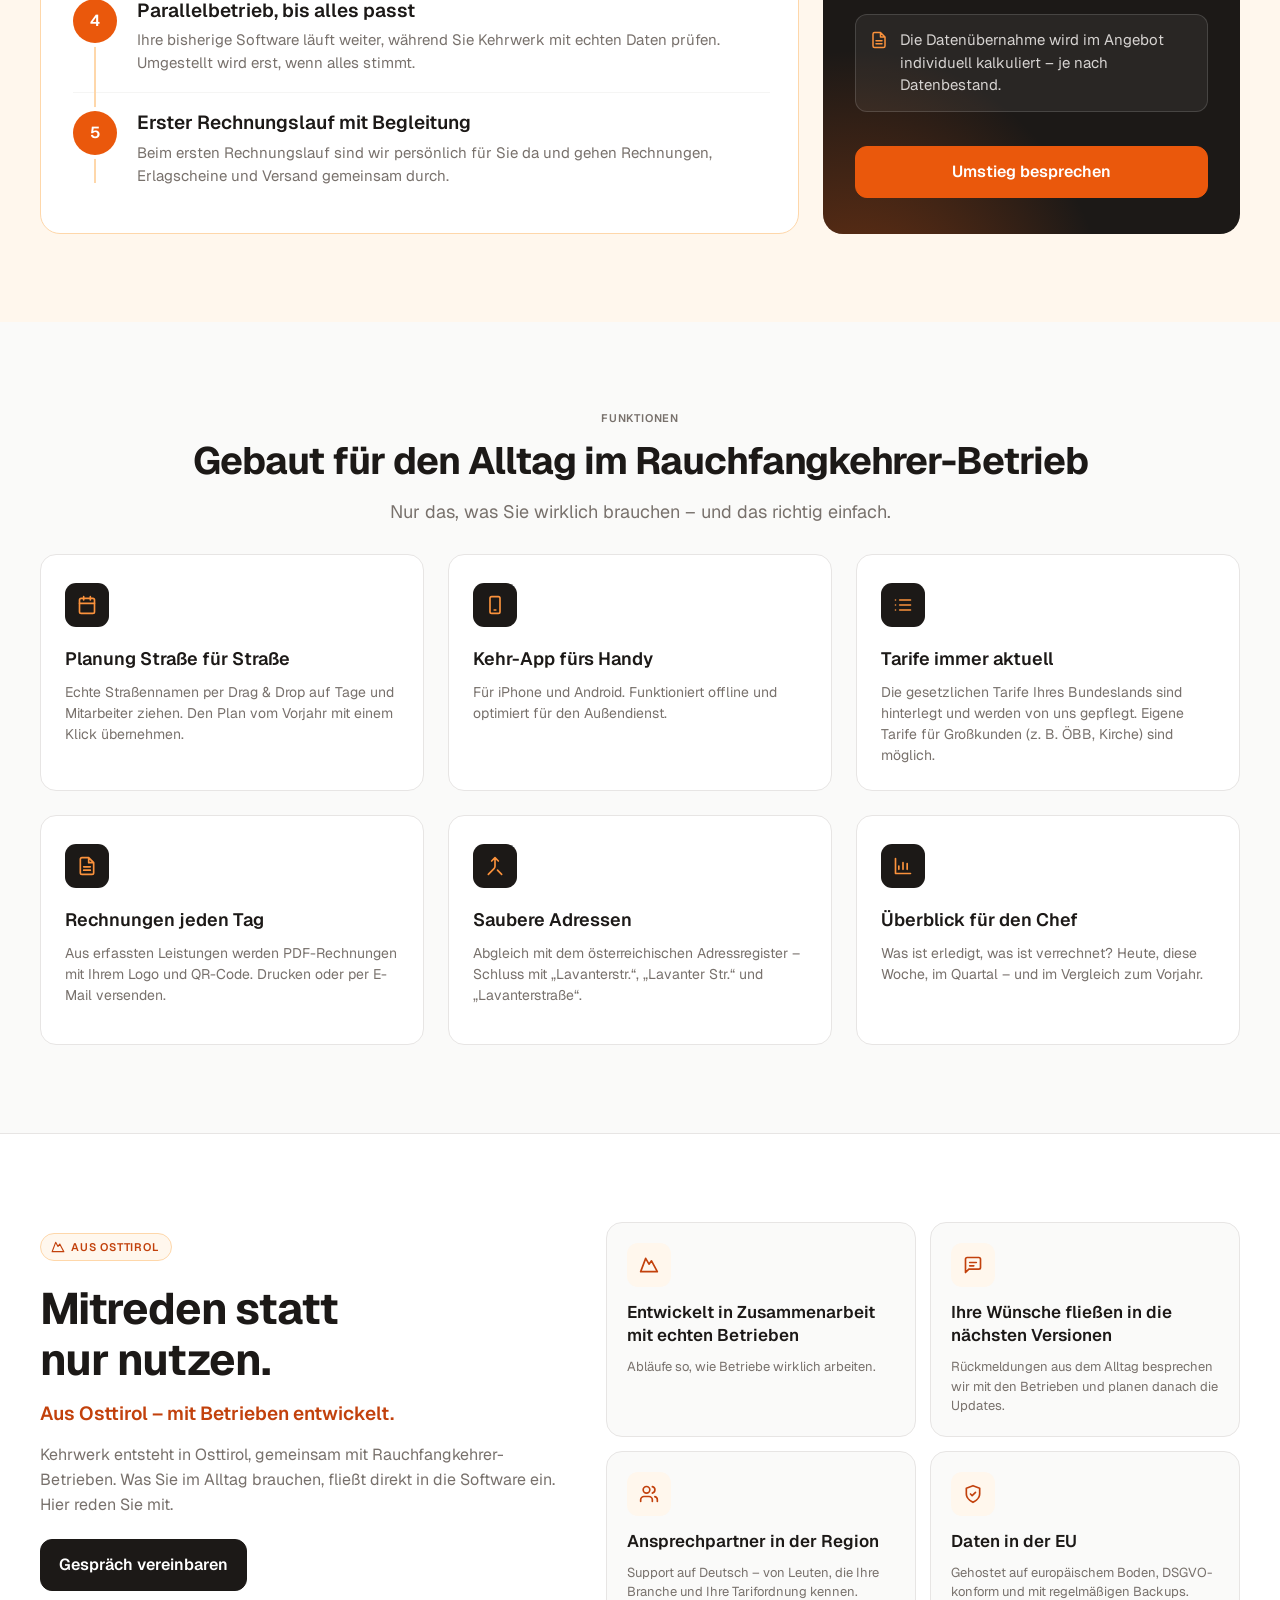
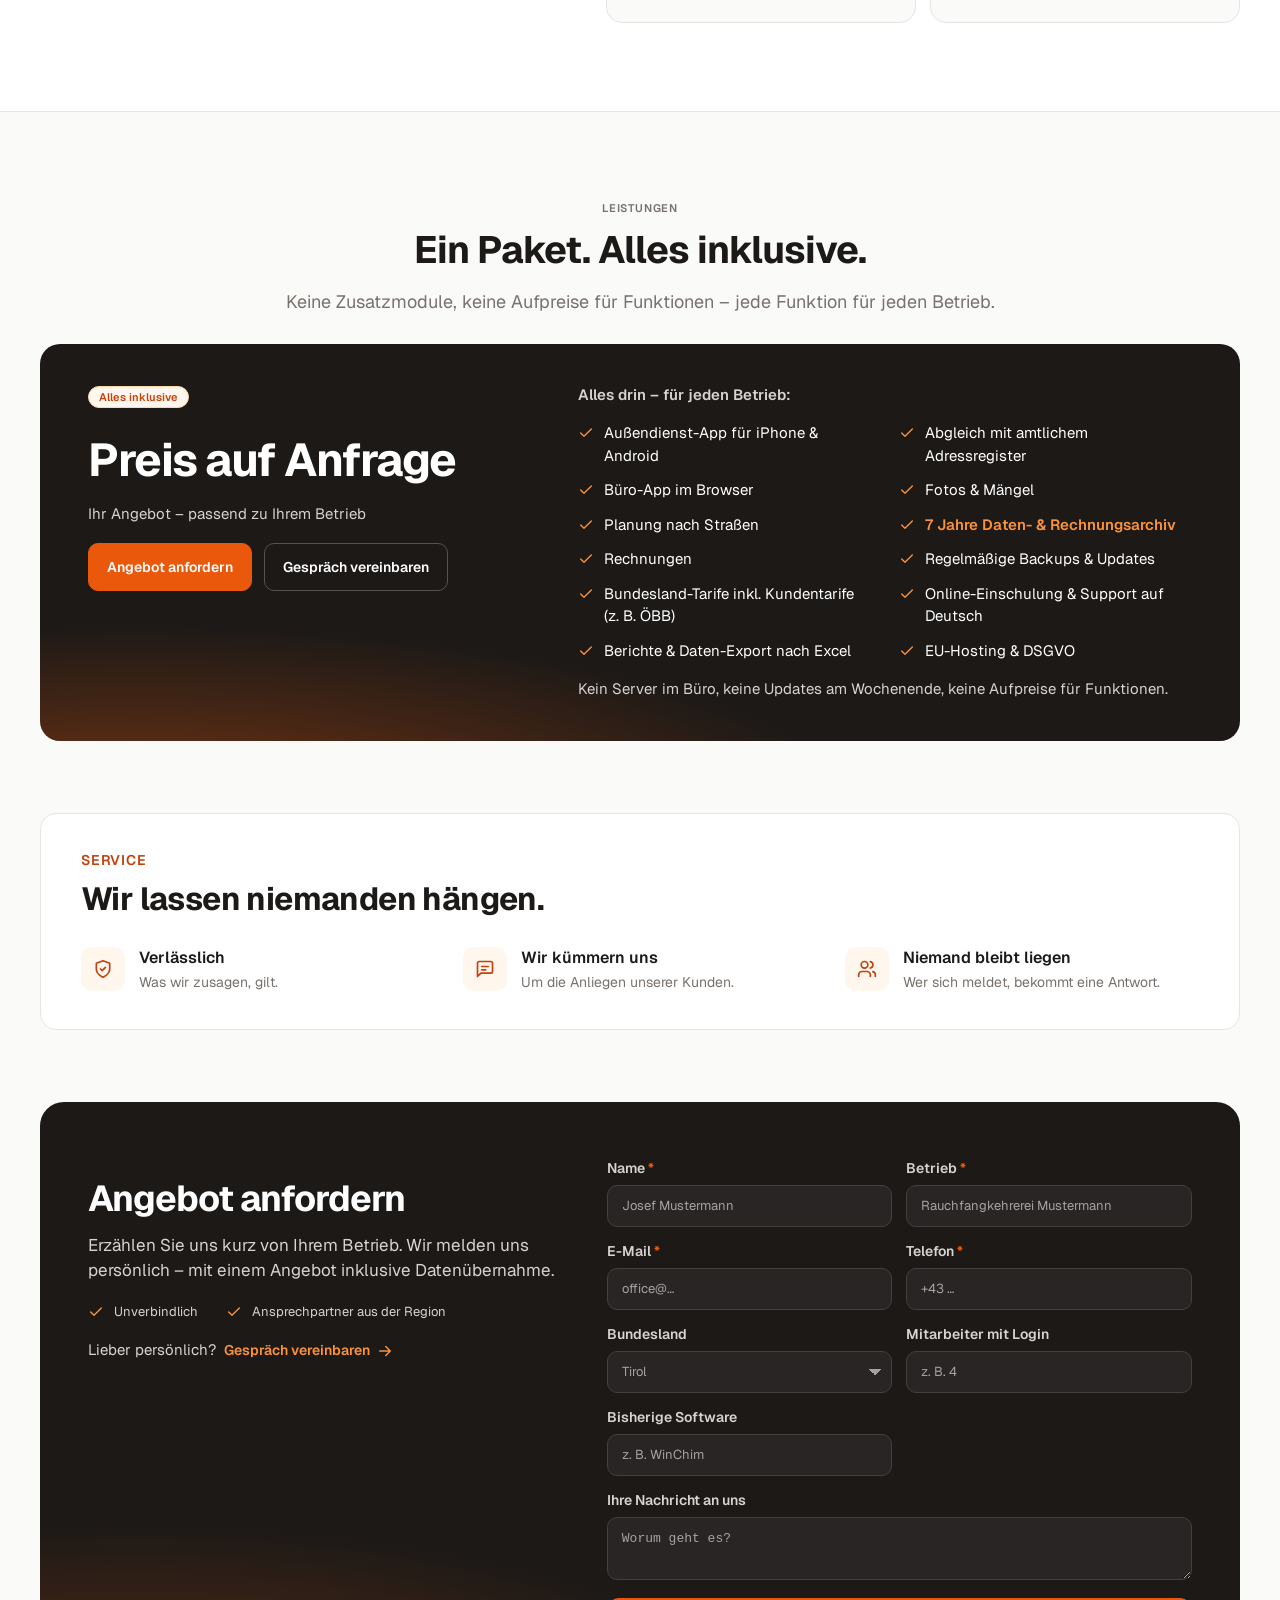
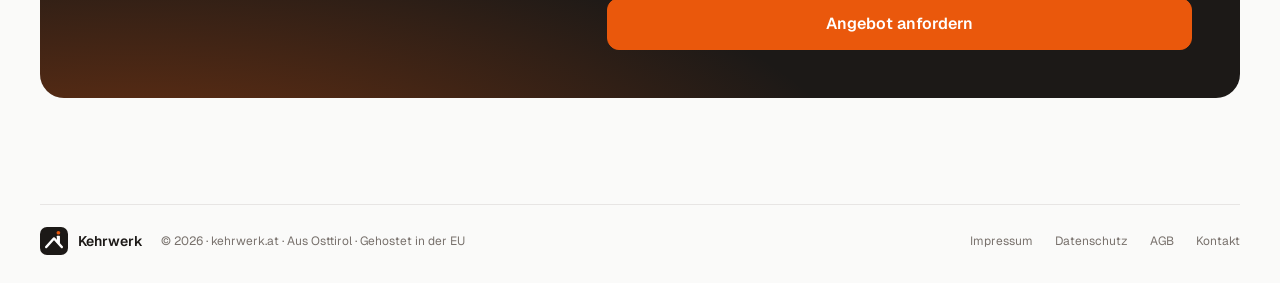
==== commit 22fe879d: "Fixed website" ====
--- a/index.html
+++ b/index.html
@@ -39,8 +39,7 @@
     <symbol id="i-call" viewBox="0 0 24 24"><path d="M22 16.9v3a2 2 0 0 1-2.2 2 19.8 19.8 0 0 1-8.6-3.1 19.5 19.5 0 0 1-6-6A19.8 19.8 0 0 1 2.1 4.2 2 2 0 0 1 4.1 2h3a2 2 0 0 1 2 1.7c.1.9.4 1.8.7 2.7a2 2 0 0 1-.5 2.1L8 9.8a16 16 0 0 0 6 6l1.3-1.3a2 2 0 0 1 2.1-.4c.9.3 1.8.6 2.7.7a2 2 0 0 1 1.7 2z" fill="none" stroke="currentColor" stroke-width="2" stroke-linecap="round" stroke-linejoin="round"/></symbol>
   </svg>
 
-  <div class="hero-shell">
-    <header class="site-header">
+  <header class="site-header">
       <div class="wrap header-row">
         <a class="brand" href="index.html">
           <img src="assets/logo/mark-inverse.svg" alt="" width="32" height="32">
@@ -51,19 +50,18 @@
           <a href="#funktionen">Funktionen</a>
           <a href="#mitreden">Mitreden</a>
           <a href="#leistungen">Leistungen</a>
-          <span>FAQ</span>
         </nav>
         <div class="header-actions">
           <span class="login-label">Anmelden</span>
-          <a class="btn btn-accent header-demo js-demo" href="#angebot">Live-Demo</a>
           <a class="header-offer" href="#angebot">Angebot</a>
           <button class="menu-toggle" type="button" aria-expanded="false" aria-controls="nav-panel" aria-label="Menü öffnen">
             <svg class="icon" width="24" height="24"><use href="#i-menu"/></svg>
           </button>
         </div>
       </div>
-    </header>
-
+  </header>
+
+  <div class="hero-shell">
     <div class="wrap hero">
       <div class="hero-grid">
         <div>
@@ -72,10 +70,8 @@
           <p class="lede lede-mobile">Die einfache Cloud-Software für Ihren Betrieb: Planung nach Straßen, Kehr-App fürs Handy und Rechnungen.</p>
           <p class="lede lede-desktop">Kehrwerk ist die einfache Cloud-Software für Ihren Betrieb: Planung nach Straßen, Kehr-App fürs Handy und Rechnungen – ohne Server im Büro, ohne Updates am Wochenende.</p>
           <div class="hero-actions">
-            <a class="btn btn-accent desktop-cta js-demo" href="#angebot">Live-Demo ansehen <svg class="icon"><use href="#i-arrow"/></svg></a>
-            <a class="btn btn-ghost desktop-cta" href="#angebot">Angebot anfordern</a>
-            <a class="btn btn-accent mobile-cta" href="#angebot">Angebot anfordern <svg class="icon"><use href="#i-arrow"/></svg></a>
-            <a class="btn btn-ghost mobile-cta" href="#angebot">Gespräch vereinbaren</a>
+            <a class="btn btn-accent" href="#angebot">Angebot anfordern <svg class="icon"><use href="#i-arrow"/></svg></a>
+            <a class="btn btn-ghost" href="#angebot">Gespräch vereinbaren</a>
           </div>
           <ul class="checks">
             <li><svg class="icon"><use href="#i-check"/></svg>Tarife aller 9 Bundesländer</li>
@@ -84,6 +80,7 @@
           </ul>
         </div>
 
+        <div class="stage-frame">
         <div class="stage" aria-hidden="true">
           <div class="desk">
             <aside class="desk-side">
@@ -161,6 +158,7 @@
             </div>
           </div>
         </div>
+        </div>
         <p class="device-caption">Die Außendienst-App – auch offline</p>
       </div>
     </div>
@@ -242,8 +240,8 @@
           <span class="badge">Datenübernahme als Service</span>
           <h3>Das übernehmen wir für Sie</h3>
           <ul class="tick">
-            <li><svg class="icon"><use href="#i-check"/></svg>Kunden und Bewohner</li>
-            <li><svg class="icon"><use href="#i-check"/></svg>Objekte und Adressen, amtlich abgeglichen</li>
+            <li><svg class="icon"><use href="#i-check"/></svg>Kundenstammdaten</li>
+            <li><svg class="icon"><use href="#i-check"/></svg>Daten von Gebäuden und Adressen</li>
             <li><svg class="icon"><use href="#i-check"/></svg>Einrichtungen wie Fänge und Feuerstätten</li>
             <li><svg class="icon"><use href="#i-check"/></svg>Service-Historie aus der bisherigen Software</li>
           </ul>
@@ -320,7 +318,7 @@
         <p class="soft-pill"><svg class="icon"><use href="#i-mountain"/></svg>AUS OSTTIROL</p>
         <h2>Mitreden statt<span class="line">nur nutzen.</span></h2>
         <p class="kicker">Aus Osttirol – mit Betrieben entwickelt.</p>
-        <p class="intro">Kehrwerk entsteht in Osttirol, gemeinsam mit Rauchfangkehrer-Betrieben – nicht am Reißbrett. Was Sie im Alltag brauchen, fließt direkt in die Software ein. Hier reden Sie mit.</p>
+        <p class="intro">Kehrwerk entsteht in Osttirol, gemeinsam mit Rauchfangkehrer-Betrieben. Was Sie im Alltag brauchen, fließt direkt in die Software ein. Hier reden Sie mit.</p>
         <a class="btn btn-soot" href="#angebot">Gespräch vereinbaren</a>
       </div>
       <div class="story">
@@ -362,7 +360,6 @@
             <h3>Preis auf Anfrage</h3>
             <p class="sub">Ihr Angebot – passend zu Ihrem Betrieb</p>
             <hr>
-            <p class="price-note">Sie erhalten ein schriftliches Angebot für Ihren Betrieb. Die Datenübernahme aus Ihrer bisherigen Software wird darin individuell kalkuliert.</p>
             <div class="price-actions">
               <a class="btn btn-accent" href="#angebot">Angebot anfordern</a>
               <a class="btn btn-ghost" href="#angebot">Gespräch vereinbaren</a>
@@ -373,68 +370,80 @@
             <ul class="tick cols">
               <li><svg class="icon"><use href="#i-check"/></svg>Außendienst-App für iPhone &amp; Android</li>
               <li><svg class="icon"><use href="#i-check"/></svg>Abgleich mit amtlichem Adressregister</li>
-              <li><svg class="icon"><use href="#i-check"/></svg>Büro-Web-App im Browser</li>
+              <li><svg class="icon"><use href="#i-check"/></svg>Büro-App im Browser</li>
               <li><svg class="icon"><use href="#i-check"/></svg>Fotos &amp; Mängel</li>
               <li><svg class="icon"><use href="#i-check"/></svg>Planung nach Straßen</li>
               <li><svg class="icon"><use href="#i-check"/></svg><span class="hot">7 Jahre Daten- &amp; Rechnungsarchiv</span></li>
-              <li><svg class="icon"><use href="#i-check"/></svg>Rechnungen mit Erlagschein oder QR</li>
+              <li><svg class="icon"><use href="#i-check"/></svg>Rechnungen</li>
               <li><svg class="icon"><use href="#i-check"/></svg>Regelmäßige Backups &amp; Updates</li>
-              <li><svg class="icon"><use href="#i-check"/></svg>Tarife inkl. Kundentarife (z.&nbsp;B. ÖBB)</li>
+              <li><svg class="icon"><use href="#i-check"/></svg>Bundesland-Tarife inkl. Kundentarife (z.&nbsp;B. ÖBB)</li>
               <li><svg class="icon"><use href="#i-check"/></svg>Online-Einschulung &amp; Support auf Deutsch</li>
-              <li><svg class="icon"><use href="#i-check"/></svg>Berichte &amp; Export nach Excel</li>
+              <li><svg class="icon"><use href="#i-check"/></svg>Berichte &amp; Daten-Export nach Excel</li>
               <li><svg class="icon"><use href="#i-check"/></svg>EU-Hosting &amp; DSGVO</li>
             </ul>
             <p class="fine">Kein Server im Büro, keine Updates am Wochenende, keine Aufpreise für Funktionen.</p>
           </div>
         </div>
       </div>
-      <aside class="archive">
-        <div class="archive-top">
-          <span class="archive-ico"><svg class="icon"><use href="#i-archive"/></svg></span>
-          <span class="badge">Aufbewahrungspflicht § 132 BAO</span>
-        </div>
-        <h3>7 Jahre Daten- und Rechnungsarchivierung inklusive</h3>
-        <p>Rechnungen, Leistungen und Service-Historie bleiben gesetzeskonform archiviert – mit regelmäßigen Backups in der EU.</p>
-        <p class="solid">Kein eigener Server, kein Ordner im Keller.</p>
+      <aside class="promise">
+        <p class="eyebrow hot">SERVICE</p>
+        <h3>Wir lassen niemanden hängen.</h3>
+        <ul>
+          <li>
+            <span class="promise-ico"><svg class="icon"><use href="#i-shield"/></svg></span>
+            <strong>Verlässlich</strong>
+            <p>Was wir zusagen, gilt.</p>
+          </li>
+          <li>
+            <span class="promise-ico"><svg class="icon"><use href="#i-chat"/></svg></span>
+            <strong>Wir kümmern uns</strong>
+            <p>Um die Anliegen unserer Kunden.</p>
+          </li>
+          <li>
+            <span class="promise-ico"><svg class="icon"><use href="#i-users"/></svg></span>
+            <strong>Niemand bleibt liegen</strong>
+            <p>Wer sich meldet, bekommt eine Antwort.</p>
+          </li>
+        </ul>
       </aside>
     </div>
   </section>
 
-  <section class="section" id="angebot" style="padding-top:0">
+  <section class="section" id="angebot">
     <div class="wrap">
       <div class="offer">
         <div class="offer-grid">
           <div>
             <h2>Angebot anfordern</h2>
-            <p class="quiet">Erzählen Sie uns kurz von Ihrem Betrieb. Wir melden uns persönlich – mit einem Angebot inklusive Datenübernahme und auf Wunsch einem Zugang zur Live-Demo mit Beispieldaten.</p>
+            <p class="quiet">Erzählen Sie uns kurz von Ihrem Betrieb. Wir melden uns persönlich – mit einem Angebot inklusive Datenübernahme.</p>
             <ul class="checks">
               <li><svg class="icon"><use href="#i-check"/></svg>Unverbindlich</li>
               <li><svg class="icon"><use href="#i-check"/></svg>Ansprechpartner aus der Region</li>
             </ul>
             <p class="personal">Lieber persönlich? <a href="#angebot">Gespräch vereinbaren <svg class="icon"><use href="#i-arrow"/></svg></a></p>
           </div>
-          <form id="offer" action="https://formsubmit.co/hallo@kehrwerk.at" method="POST">
+          <form id="offer" action="mailto:hallo@kehrwerk.at" method="POST" enctype="text/plain">
             <p class="form-status" id="form-status" role="status" hidden></p>
-            <input type="hidden" name="_subject" value="Angebot anfordern – Kehrwerk">
-            <input type="hidden" name="_template" value="table">
-            <input type="hidden" name="_captcha" value="false">
-            <input class="hp" type="text" name="_honey" tabindex="-1" autocomplete="off" aria-hidden="true">
             <div class="fields">
               <label class="field">
-                <span>Name</span>
-                <input name="Name" type="text" autocomplete="name" placeholder="Josef Mayr" required>
-              </label>
-              <label class="field">
-                <span>Betrieb</span>
-                <input name="Betrieb" type="text" autocomplete="organization" placeholder="Rauchfangkehrerei Mayr" required>
-              </label>
-              <label class="field">
-                <span>E-Mail oder Telefon</span>
-                <input name="Kontakt" type="text" autocomplete="on" placeholder="office@…" required>
+                <span>Name <abbr class="req" title="Pflichtfeld">*</abbr></span>
+                <input name="Name" type="text" autocomplete="name" placeholder="Josef Mustermann" required>
+              </label>
+              <label class="field">
+                <span>Betrieb <abbr class="req" title="Pflichtfeld">*</abbr></span>
+                <input name="Betrieb" type="text" autocomplete="organization" placeholder="Rauchfangkehrerei Mustermann" required>
+              </label>
+              <label class="field">
+                <span>E-Mail <abbr class="req" title="Pflichtfeld">*</abbr></span>
+                <input name="E-Mail" type="email" autocomplete="email" placeholder="office@…" required>
+              </label>
+              <label class="field">
+                <span>Telefon <abbr class="req" title="Pflichtfeld">*</abbr></span>
+                <input name="Telefon" type="tel" autocomplete="tel" placeholder="+43 …" required>
               </label>
               <label class="field">
                 <span>Bundesland</span>
-                <select name="Bundesland" required>
+                <select name="Bundesland">
                   <option value="" selected disabled hidden>Tirol</option>
                   <option>Burgenland</option>
                   <option>Kärnten</option>
@@ -455,9 +464,9 @@
                 <span>Bisherige Software</span>
                 <input name="Bisherige Software" type="text" placeholder="z. B. WinChim">
               </label>
-              <label class="consent span-2">
-                <input id="demo" name="Live-Demo" type="checkbox" value="Ja">
-                Zugang zur Live-Demo mitschicken
+              <label class="field span-2">
+                <span>Ihre Nachricht an uns</span>
+                <textarea name="Nachricht" rows="2" placeholder="Worum geht es?"></textarea>
               </label>
               <button class="btn btn-accent span-2" type="submit">Angebot anfordern</button>
             </div>
@@ -487,16 +496,6 @@
       </div>
     </div>
   </footer>
-
-  <div class="dock">
-    <a class="btn btn-accent" href="#angebot">Angebot anfordern</a>
-    <button class="icon-btn" type="button" aria-label="Anruf">
-      <svg class="icon"><use href="#i-call"/></svg>
-    </button>
-    <a class="icon-btn" href="mailto:hallo@kehrwerk.at" aria-label="E-Mail an hallo@kehrwerk.at">
-      <svg class="icon"><use href="#i-mail"/></svg>
-    </a>
-  </div>
 
   <div class="nav-panel" id="nav-panel">
     <div class="nav-panel-top">
@@ -513,7 +512,6 @@
       <a href="#funktionen">Funktionen</a>
       <a href="#mitreden">Mitreden</a>
       <a href="#leistungen">Leistungen</a>
-      <span class="nav-static">FAQ</span>
     </nav>
   </div>
 
--- a/css/styles.css
+++ b/css/styles.css
@@ -29,7 +29,6 @@
   --track: #f5f5f4;
   --danger: #dc2626;
   --wrap: min(1200px, calc(100% - 40px));
-  --dock: calc(84px + env(safe-area-inset-bottom));
   color-scheme: light;
 }
 
@@ -48,7 +47,6 @@
   font-family: Geist, Inter, -apple-system, "Segoe UI", Helvetica, Arial, sans-serif;
   font-size: 16px;
   line-height: 1.5;
-  padding-bottom: var(--dock);
 }
 
 img { display: block; max-width: 100%; }
@@ -90,16 +88,21 @@
   position: absolute;
   inset: 0;
   background:
-    radial-gradient(ellipse 80% 75% at 82% 108%, rgba(234, 88, 12, 0.55), rgba(154, 52, 18, 0.18) 45%, transparent 72%),
-    linear-gradient(rgba(255, 255, 255, 0.04) 1px, transparent 1px),
-    linear-gradient(90deg, rgba(255, 255, 255, 0.04) 1px, transparent 1px);
-  background-size: auto, 48px 48px, 48px 48px;
+    radial-gradient(ellipse 80% 75% at 82% 108%, rgba(234, 88, 12, 0.55), rgba(154, 52, 18, 0.18) 45%, transparent 72%);
   pointer-events: none;
 }
 
 .hero-shell > * { position: relative; z-index: 1; }
 
-.site-header { border-bottom: 1px solid rgba(255, 255, 255, 0.1); }
+.site-header {
+  position: sticky;
+  top: 0;
+  z-index: 40;
+  background: var(--soot);
+  border-bottom: 1px solid rgba(255, 255, 255, 0.1);
+}
+
+section[id] { scroll-margin-top: 80px; }
 
 .header-row {
   display: flex;
@@ -172,8 +175,7 @@
   min-height: 44px;
 }
 
-.nav-panel a,
-.nav-panel .nav-static {
+.nav-panel a {
   display: flex;
   align-items: center;
   min-height: 52px;
@@ -182,8 +184,6 @@
   text-decoration: none;
   border-bottom: 1px solid rgba(255, 255, 255, 0.08);
 }
-
-.nav-static { color: var(--mist); font-weight: 500; }
 
 .hero { padding: 28px 0 36px; }
 
@@ -258,13 +258,11 @@
 
 .btn .icon { width: 18px; height: 18px; }
 
-a.header-demo { display: none; }
 .btn-accent { background: var(--accent); border-color: var(--accent); color: #fff; }
 .btn-ghost { border-color: #57534e; color: #fff; }
 .btn-soot { background: var(--soot); border-color: var(--soot); color: #fff; }
 
 .hero-actions .btn { width: 100%; }
-.hero-actions .desktop-cta { display: none; }
 
 .checks {
   list-style: none;
@@ -284,16 +282,116 @@
 
 .checks .icon { width: 16px; height: 16px; color: var(--ember); margin-top: 2px; }
 
-.stage { margin-top: 36px; }
-
-.desk { display: none; }
+.stage-frame {
+  position: relative;
+  height: 300px;
+  margin-top: 28px;
+}
+
+.stage {
+  position: absolute;
+  top: 0;
+  left: 50%;
+  width: 640px;
+  height: 560px;
+  margin: 0;
+  transform: translateX(-50%) scale(0.5);
+  transform-origin: top center;
+}
+
+.desk {
+  display: grid;
+  grid-template-columns: 118px 1fr;
+  width: 620px;
+  max-width: 100%;
+  height: 420px;
+  background: var(--bg);
+  border: 6px solid var(--line-dark);
+  border-radius: 14px;
+  overflow: hidden;
+  color: var(--soot);
+}
+
+.desk-side {
+  background: #fff;
+  border-right: 1px solid var(--line);
+  padding: 14px 10px;
+}
+.desk-brand { display: flex; align-items: center; gap: 6px; font-size: 11px; font-weight: 600; }
+.desk-brand img { width: 18px; height: 18px; }
+.desk-nav { list-style: none; margin: 14px 0 0; padding: 0; display: grid; gap: 10px; }
+.desk-nav li { display: flex; align-items: center; gap: 8px; }
+.sq { width: 8px; height: 8px; border-radius: 2px; background: var(--mist); }
+.sq.on { background: var(--accent); }
+.barling { height: 6px; border-radius: 3px; background: var(--mist); }
+.desk-nav li.on .barling { background: var(--soot); }
+.desk-main { padding: 14px 14px 12px; display: flex; flex-direction: column; gap: 10px; min-width: 0; }
+.hello { margin: 0; font-size: 13px; font-weight: 700; }
+.kpis { display: grid; grid-template-columns: repeat(4, 1fr); gap: 8px; }
+.kpi, .block {
+  background: #fff;
+  border: 1px solid var(--line);
+  border-radius: 8px;
+}
+.kpi { padding: 8px; }
+.kpi small, .block-label { display: block; color: var(--muted); font-size: 9px; }
+.kpi b { display: block; margin-top: 4px; font-size: 13px; font-variant-numeric: tabular-nums; }
+.kpi em { font-style: normal; font-size: 9px; font-weight: 600; }
+.kpi em.up { color: var(--green); }
+.kpi em.down { color: var(--red); }
+.desk-mid { display: grid; grid-template-columns: 1.7fr 0.9fr; gap: 8px; min-height: 0; }
+.block { padding: 10px; }
+.block-label { font-weight: 600; }
+.progress-head, .todo-row { display: flex; justify-content: space-between; align-items: baseline; gap: 8px; }
+.progress-head strong { font-size: 14px; }
+.progress-head .pct { color: var(--ember-deep); }
+.mini { display: grid; grid-template-columns: 52px 1fr; gap: 8px; align-items: center; margin-top: 8px; }
+.mini i { height: 6px; border-radius: 3px; background: var(--mist); }
+.mini span { height: 6px; border-radius: 3px; background: var(--track); overflow: hidden; }
+.mini span b { display: block; height: 100%; background: var(--soot); }
+.todos { list-style: none; margin: 8px 0 0; padding: 0; display: grid; gap: 8px; }
+.todos li { display: grid; grid-template-columns: 16px 1fr; gap: 6px; align-items: center; }
+.blob {
+  width: 16px;
+  height: 16px;
+  border-radius: 4px;
+  background: var(--track);
+  display: grid;
+  place-items: center;
+}
+.blob i { width: 6px; height: 6px; border-radius: 50%; background: var(--accent); }
+.blob.amber i { background: var(--amber-dot); }
+.blob.stone i { background: var(--muted); }
+.blob.danger i { background: var(--danger); }
+.ghost { display: grid; gap: 3px; }
+.ghost b, .ghost s { display: block; height: 4px; border-radius: 2px; background: rgba(28, 25, 23, 0.7); }
+.ghost s { width: 70%; background: var(--mist); text-decoration: none; }
+.chart { flex: 1; display: flex; flex-direction: column; }
+.chart-bars {
+  margin-top: auto;
+  height: 72px;
+  display: flex;
+  align-items: flex-end;
+  gap: 3px;
+}
+.chart-bars span {
+  width: 8px;
+  height: var(--h);
+  border-radius: 2px;
+  background: var(--line);
+}
+.chart-bars span.now { background: var(--accent); }
+
 
 .device {
-  width: 230px;
-  margin: 0 auto;
+  position: absolute;
+  width: 200px;
+  top: 120px;
+  right: 0;
+  margin: 0;
   background: #0c0a09;
   border: 2px solid var(--line-dark);
-  border-radius: 34px;
+  border-radius: 30px;
   padding: 8px 8px 10px;
 }
 
@@ -301,7 +399,7 @@
   background: var(--bg);
   color: var(--soot);
   border-radius: 26px;
-  min-height: 430px;
+  min-height: 390px;
   padding: 10px 10px 12px;
 }
 
@@ -414,7 +512,7 @@
 
 .trust-list {
   list-style: none;
-  margin: 0;
+  margin-block: 0;
   padding: 8px 0;
 }
 
@@ -433,14 +531,15 @@
   width: 40px;
   height: 40px;
   border-radius: 10px;
-  background: var(--soft);
-  color: var(--ember-deep);
+  background: #fff7ed;
+  color: #c2410c;
   display: grid;
   place-items: center;
 }
-.trust-ico .icon { width: 20px; height: 20px; }
-.trust-list strong { font-size: 15px; font-weight: 600; }
-.trust-list span { color: var(--muted); font-size: 14px; }
+.trust-list .trust-ico { color: #c2410c; }
+.trust-ico .icon { width: 20px; height: 20px; color: #c2410c; }
+.trust-list strong { color: #1c1917; font-size: 14px; font-weight: 600; }
+.trust-list li > span:last-child { color: #78716c; font-size: 12px; }
 
 .band { background: var(--soft); padding: 56px 0; }
 .band-white { background: #fff; border-block: 1px solid var(--line); padding: 56px 0; }
@@ -576,7 +675,6 @@
   color: var(--ash);
 }
 .panel .quiet,
-.price-note,
 .offer .quiet { color: var(--mist); font-size: 15px; line-height: 1.5; }
 .panel .quiet { margin: 10px 0 0; }
 
@@ -689,43 +787,59 @@
   letter-spacing: -1px;
 }
 .price-card .sub { margin: 8px 0 0; color: var(--mist); font-size: 15px; }
-.price-card .price-note { margin: 16px 0 0; }
 .price-actions { display: grid; gap: 12px; margin-top: 18px; }
 .price-actions .btn { width: 100%; }
 .included { margin: 0 0 12px; color: var(--mist); font-size: 15px; font-weight: 600; }
 .fine { margin: 16px 0 0; color: var(--mist); font-size: 15px; line-height: 1.5; }
 
-.archive {
-  margin-top: 20px;
-  background: var(--soft);
-  border: 1px solid var(--soft-line);
+.promise {
+  margin-top: 48px;
+  margin-bottom: 0;
+  background: #fff;
+  border: 1px solid var(--line);
   border-radius: 16px;
-  padding: 20px;
-}
-.archive-top { display: flex; align-items: center; gap: 12px; }
-.archive-ico {
-  width: 48px;
-  height: 48px;
-  border-radius: 12px;
-  background: #fff;
-  color: var(--ember-deep);
+  padding: 24px 20px;
+}
+.promise h3 {
+  margin: 10px 0 0;
+  font-size: 26px;
+  font-weight: 700;
+  letter-spacing: -0.6px;
+  line-height: 1.2;
+}
+.promise ul {
+  list-style: none;
+  margin: 22px 0 0;
+  padding: 0;
+  display: grid;
+  gap: 18px;
+}
+.promise li {
+  display: grid;
+  grid-template-columns: 44px 1fr;
+  column-gap: 14px;
+  row-gap: 2px;
+  align-items: center;
+}
+.promise-ico {
+  grid-row: span 2;
+  width: 44px;
+  height: 44px;
+  border-radius: 11px;
+  background: #fff7ed;
+  color: #c2410c;
   display: grid;
   place-items: center;
-  flex: none;
-}
-.archive-ico .icon { width: 24px; height: 24px; }
-.archive h3 {
-  margin: 16px 0 0;
-  font-size: 20px;
-  font-weight: 700;
-  letter-spacing: -0.4px;
-  line-height: 1.25;
-}
-.archive p { margin: 10px 0 0; color: var(--muted); font-size: 15px; line-height: 1.5; }
-.archive .solid { margin-top: 14px; font-weight: 600; color: var(--soot); }
+}
+.promise-ico .icon { width: 20px; height: 20px; }
+.promise strong { font-size: 16px; font-weight: 600; }
+.promise p { margin: 0; color: var(--muted); font-size: 14px; line-height: 1.45; }
+
+#leistungen { padding-bottom: 48px; }
+#angebot { padding-top: 0; }
 
 .offer {
-  margin-top: 28px;
+  margin-top: 0;
   background: var(--soot);
   color: #fff;
   border-radius: 24px;
@@ -752,8 +866,14 @@
 .fields { display: grid; gap: 14px; margin-top: 8px; }
 .field { display: grid; gap: 6px; }
 .field span { font-size: 14px; font-weight: 600; color: var(--mist); }
+.req {
+  color: var(--accent);
+  font-weight: 700;
+  text-decoration: none;
+}
 .field input,
-.field select {
+.field select,
+.field textarea {
   width: 100%;
   min-height: 52px;
   padding: 0 14px;
@@ -763,7 +883,15 @@
   color: #fff;
   font-size: 16px;
 }
-.field input::placeholder { color: var(--ash); }
+.field textarea {
+  min-height: calc(2.9em + 24px);
+  height: auto;
+  padding: 12px 14px;
+  line-height: 1.45;
+  resize: vertical;
+}
+.field input::placeholder,
+.field textarea::placeholder { color: var(--ash); }
 .field select { color: var(--ash); appearance: none; background-image: linear-gradient(45deg, transparent 50%, var(--ash) 50%), linear-gradient(135deg, var(--ash) 50%, transparent 50%); background-position: calc(100% - 18px) 22px, calc(100% - 12px) 22px; background-size: 6px 6px, 6px 6px; background-repeat: no-repeat; }
 .field select.chosen,
 .field select option { color: var(--soot); }
@@ -833,35 +961,6 @@
   text-decoration: none;
 }
 
-.dock {
-  position: fixed;
-  left: 0;
-  right: 0;
-  bottom: 0;
-  z-index: 30;
-  display: flex;
-  gap: 8px;
-  align-items: center;
-  padding: 12px 20px calc(12px + env(safe-area-inset-bottom));
-  background: rgba(255, 255, 255, 0.96);
-  border-top: 1px solid var(--line);
-}
-.dock .btn { flex: 1; }
-.icon-btn {
-  width: 52px;
-  height: 52px;
-  border-radius: 12px;
-  border: 1px solid var(--mist);
-  background: #fff;
-  color: var(--soot);
-  display: grid;
-  place-items: center;
-  text-decoration: none;
-  flex: none;
-  padding: 0;
-}
-.icon-btn .icon { width: 22px; height: 22px; }
-
 .subpage { padding-bottom: 0; }
 .sub-main { padding: 40px 0 72px; }
 .sub-main h1 {
@@ -878,9 +977,8 @@
 .prose .who { color: var(--soot); }
 
 @media (min-width: 1180px) {
-  body { padding-bottom: 0; }
-
   .site-header { border-bottom: 0; }
+  section[id] { scroll-margin-top: 96px; }
   .header-row {
     min-height: 78px;
     border-bottom: 1px solid rgba(255, 255, 255, 0.08);
@@ -901,14 +999,6 @@
     font-weight: 600;
     margin-right: 8px;
   }
-  a.header-demo {
-    display: inline-flex;
-    min-height: 38px;
-    padding: 0 16px;
-    border-radius: 8px;
-    font-size: 13px;
-  }
-  .header-offer,
   .menu-toggle,
   .nav-panel,
   .nav-panel.is-open { display: none; }
@@ -933,14 +1023,14 @@
   .break { display: inline; }
   #mitreden h2 { font-size: 44px; }
   #leistungen h2 { font-size: 38px; letter-spacing: -1px; }
+  #leistungen { padding-bottom: 72px; }
+  #angebot { padding-top: 0; }
+  .promise { margin-top: 72px; }
   .hero-actions { flex-direction: row; margin-top: 32px; }
   .hero-actions .btn { width: auto; min-height: 52px; border-radius: 10px; font-size: 14px; padding: 0 18px; }
-  .hero-actions .desktop-cta { display: inline-flex; }
-  .hero-actions .mobile-cta { display: none; }
   .checks { grid-auto-flow: column; justify-content: start; gap: 28px; margin-top: 28px; }
   .checks li { font-size: 13px; color: var(--mist); }
 
-  .stage { margin-top: 8px; position: relative; height: 640px; }
   .desk {
     display: grid;
     grid-template-columns: 118px 1fr;
@@ -953,86 +1043,18 @@
     overflow: hidden;
     color: var(--soot);
   }
-  .desk-side {
-    background: #fff;
-    border-right: 1px solid var(--line);
-    padding: 14px 10px;
-  }
-  .desk-brand { display: flex; align-items: center; gap: 6px; font-size: 11px; font-weight: 600; }
-  .desk-brand img { width: 18px; height: 18px; }
-  .desk-nav { list-style: none; margin: 14px 0 0; padding: 0; display: grid; gap: 10px; }
-  .desk-nav li { display: flex; align-items: center; gap: 8px; }
-  .sq { width: 8px; height: 8px; border-radius: 2px; background: var(--mist); }
-  .sq.on { background: var(--accent); }
-  .barling { height: 6px; border-radius: 3px; background: var(--mist); }
-  .desk-nav li.on .barling { background: var(--soot); }
-  .desk-main { padding: 14px 14px 12px; display: flex; flex-direction: column; gap: 10px; min-width: 0; }
-  .hello { margin: 0; font-size: 13px; font-weight: 700; }
-  .kpis { display: grid; grid-template-columns: repeat(4, 1fr); gap: 8px; }
-  .kpi, .block {
-    background: #fff;
-    border: 1px solid var(--line);
-    border-radius: 8px;
-  }
-  .kpi { padding: 8px; }
-  .kpi small, .block-label { display: block; color: var(--muted); font-size: 9px; }
-  .kpi b { display: block; margin-top: 4px; font-size: 13px; font-variant-numeric: tabular-nums; }
-  .kpi em { font-style: normal; font-size: 9px; font-weight: 600; }
-  .kpi em.up { color: var(--green); }
-  .kpi em.down { color: var(--red); }
-  .desk-mid { display: grid; grid-template-columns: 1.7fr 0.9fr; gap: 8px; min-height: 0; }
-  .block { padding: 10px; }
-  .block-label { font-weight: 600; }
-  .progress-head, .todo-row { display: flex; justify-content: space-between; align-items: baseline; gap: 8px; }
-  .progress-head strong { font-size: 14px; }
-  .progress-head .pct { color: var(--ember-deep); }
-  .mini { display: grid; grid-template-columns: 52px 1fr; gap: 8px; align-items: center; margin-top: 8px; }
-  .mini i { height: 6px; border-radius: 3px; background: var(--mist); }
-  .mini span { height: 6px; border-radius: 3px; background: var(--track); overflow: hidden; }
-  .mini span b { display: block; height: 100%; background: var(--soot); }
-  .todos { list-style: none; margin: 8px 0 0; padding: 0; display: grid; gap: 8px; }
-  .todos li { display: grid; grid-template-columns: 16px 1fr; gap: 6px; align-items: center; }
-  .blob {
-    width: 16px;
-    height: 16px;
-    border-radius: 4px;
-    background: var(--track);
-    display: grid;
-    place-items: center;
-  }
-  .blob i { width: 6px; height: 6px; border-radius: 50%; background: var(--accent); }
-  .blob.amber i { background: var(--amber-dot); }
-  .blob.stone i { background: var(--muted); }
-  .blob.danger i { background: var(--danger); }
-  .ghost { display: grid; gap: 3px; }
-  .ghost b, .ghost s { display: block; height: 4px; border-radius: 2px; background: rgba(28, 25, 23, 0.7); }
-  .ghost s { width: 70%; background: var(--mist); text-decoration: none; }
-  .chart { flex: 1; display: flex; flex-direction: column; }
-  .chart-bars {
-    margin-top: auto;
-    height: 72px;
-    display: flex;
-    align-items: flex-end;
-    gap: 3px;
-  }
-  .chart-bars span {
-    width: 8px;
-    height: var(--h);
-    border-radius: 2px;
-    background: var(--line);
-  }
-  .chart-bars span.now { background: var(--accent); }
-
-  .device {
-    position: absolute;
-    width: 200px;
-    top: 120px;
-    right: 0;
-    margin: 0;
-    border-radius: 30px;
-  }
-  .device-screen { min-height: 390px; border-radius: 23px; }
+  .stage-frame { height: auto; margin-top: 0; }
+  .stage {
+    position: relative;
+    left: auto;
+    top: auto;
+    width: auto;
+    height: 640px;
+    transform: none;
+    margin-top: 8px;
+  }
   .device-caption { display: none; }
+
 
   .trust-list {
     display: grid;
@@ -1129,28 +1151,12 @@
   .tick.cols { grid-template-columns: 1fr 1fr; column-gap: 28px; }
   .fine { grid-column: 1 / -1; }
 
-  .archive {
-    display: grid;
-    grid-template-columns: 48px 1fr auto;
-    grid-template-rows: auto auto;
-    column-gap: 16px;
-    align-items: center;
-    padding: 28px;
-  }
-  .archive-ico { grid-row: 1 / span 2; }
-  .archive-top { display: contents; }
-  .archive .badge { grid-column: 3; grid-row: 1; justify-self: end; }
-  .archive h3 { margin: 0; font-size: 20px; grid-column: 2; grid-row: 1; }
-  .archive p { grid-column: 2; grid-row: 2; margin: 4px 0 0; font-size: 14px; }
-  .archive .solid {
-    grid-column: 3;
-    grid-row: 2;
-    margin: 0;
-    justify-self: end;
-    text-align: right;
-    font-size: 13px;
-    font-weight: 400;
-    color: var(--muted);
+  .promise { padding: 36px 40px; }
+  .promise h3 { font-size: 32px; }
+  .promise ul {
+    grid-template-columns: repeat(3, 1fr);
+    gap: 28px;
+    margin-top: 28px;
   }
 
   .offer { padding: 48px; border-radius: 24px; }
@@ -1164,6 +1170,7 @@
   .offer .quiet { font-size: 17px; }
   .fields { grid-template-columns: 1fr 1fr; }
   .field input, .field select { min-height: 42px; font-size: 13px; }
+  .field textarea { font-size: 13px; min-height: calc(2.9em + 24px); }
   .field select { background-position: calc(100% - 16px) 17px, calc(100% - 10px) 17px; }
   .span-2 { grid-column: 1 / -1; }
   .offer .personal { display: flex; align-items: center; gap: 8px; }
@@ -1180,7 +1187,6 @@
   .footer-meta { display: flex; align-items: center; }
   .footer-links { margin: 0; gap: 22px; }
   .footer-links a { color: var(--muted); font-weight: 400; font-size: 12px; }
-  .dock { display: none; }
 }
 
 @media (prefers-reduced-motion: reduce) {
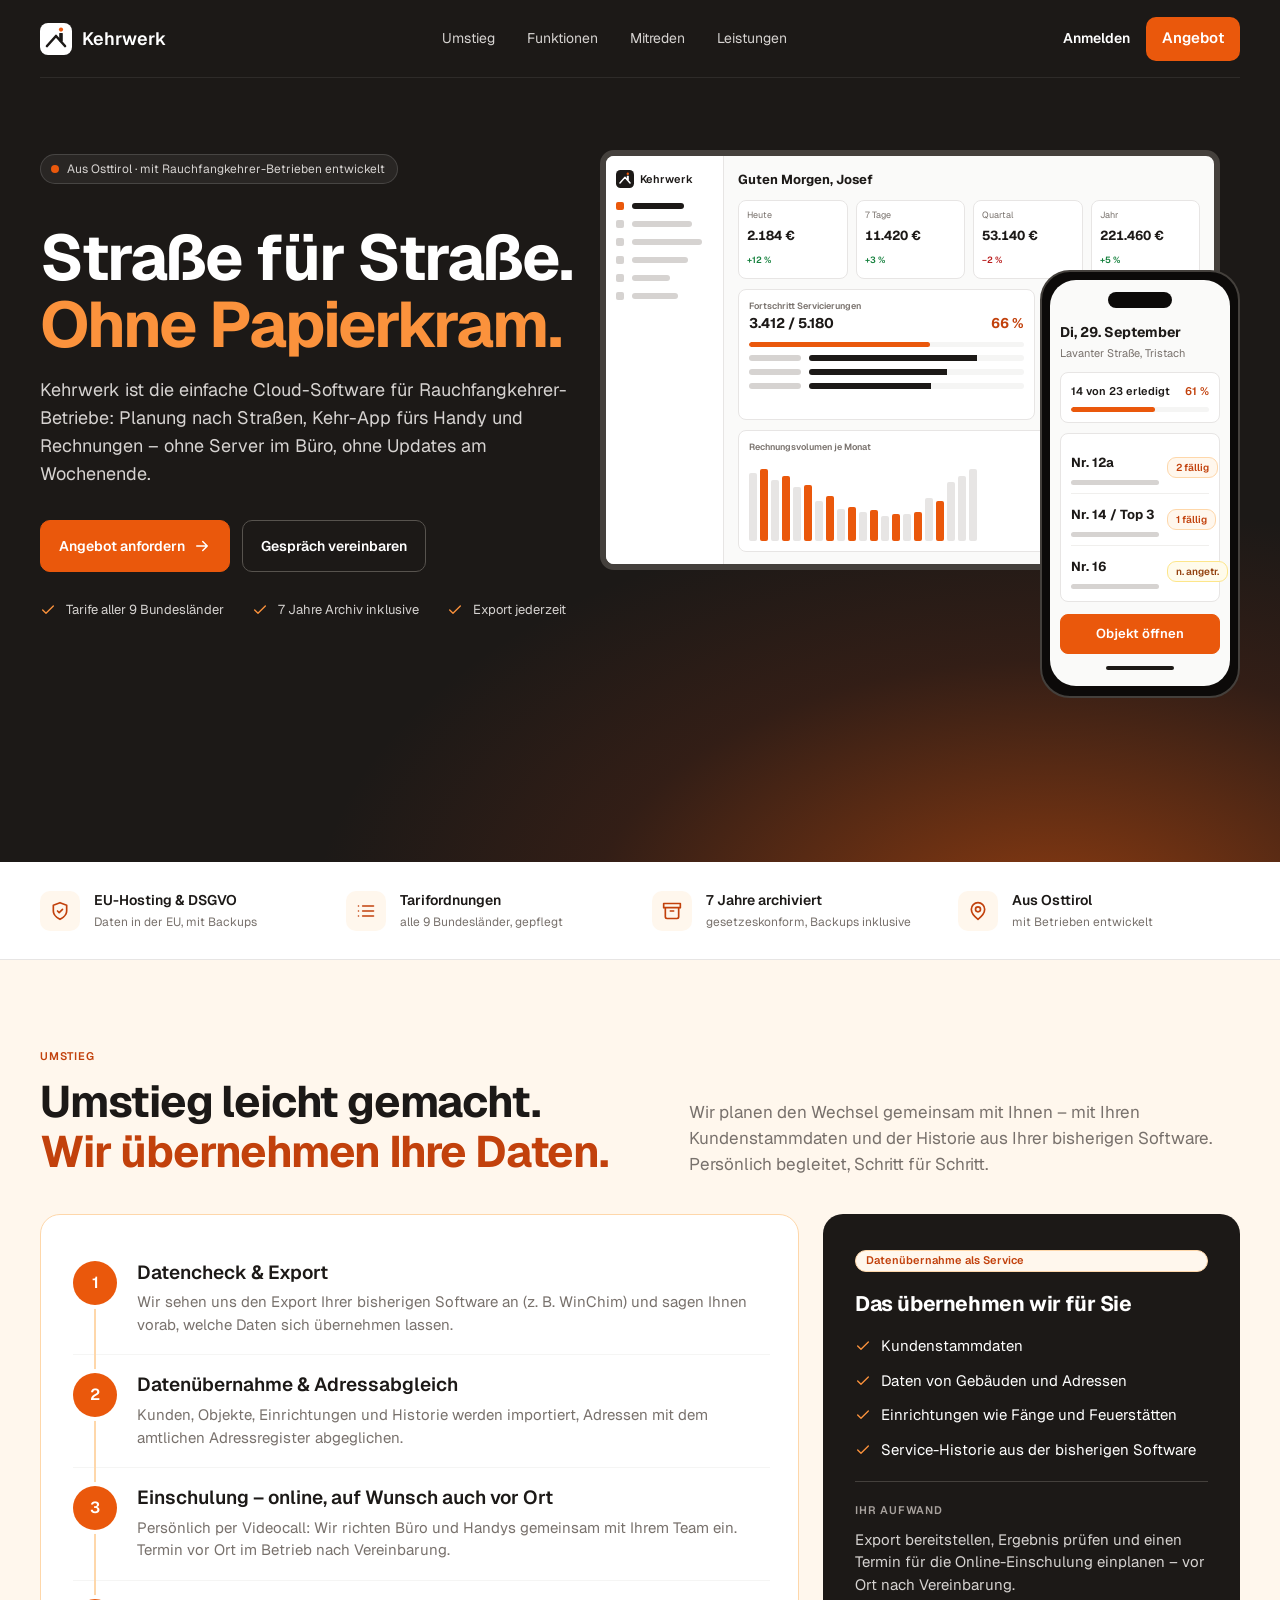
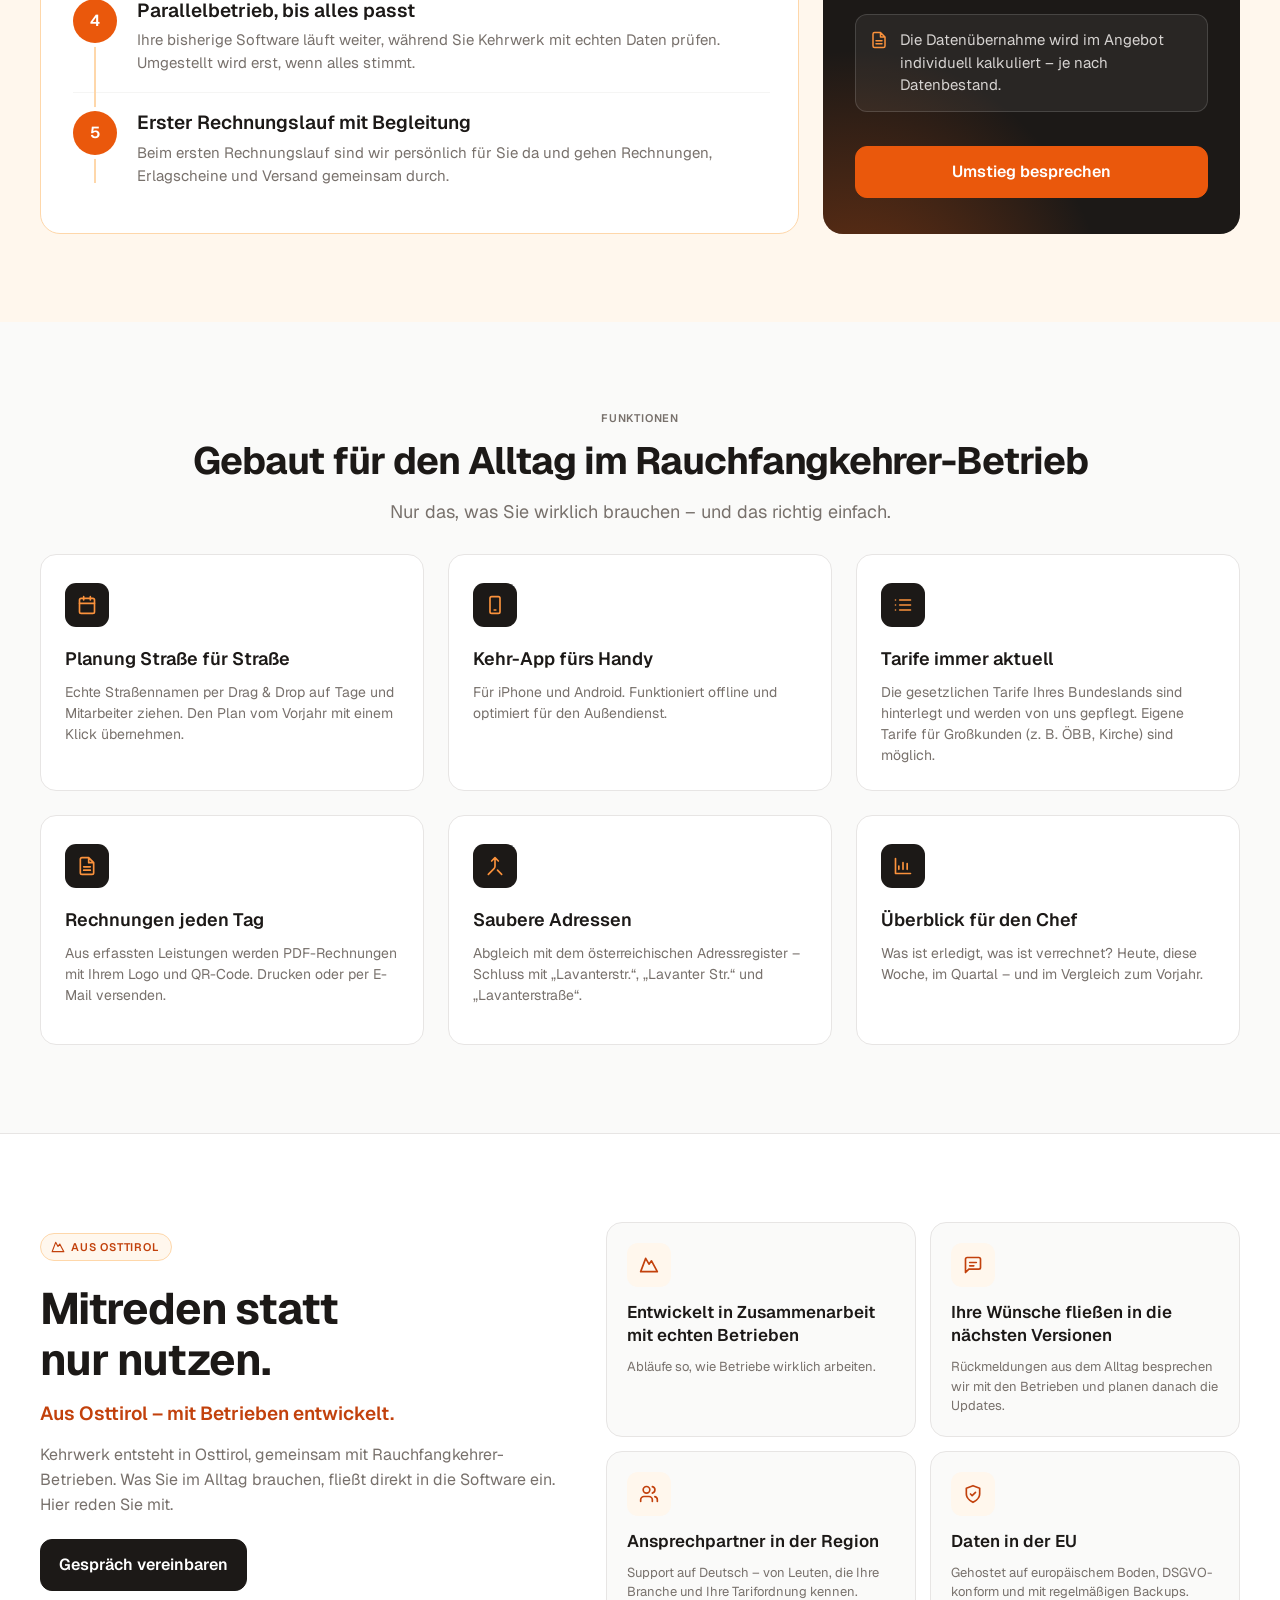
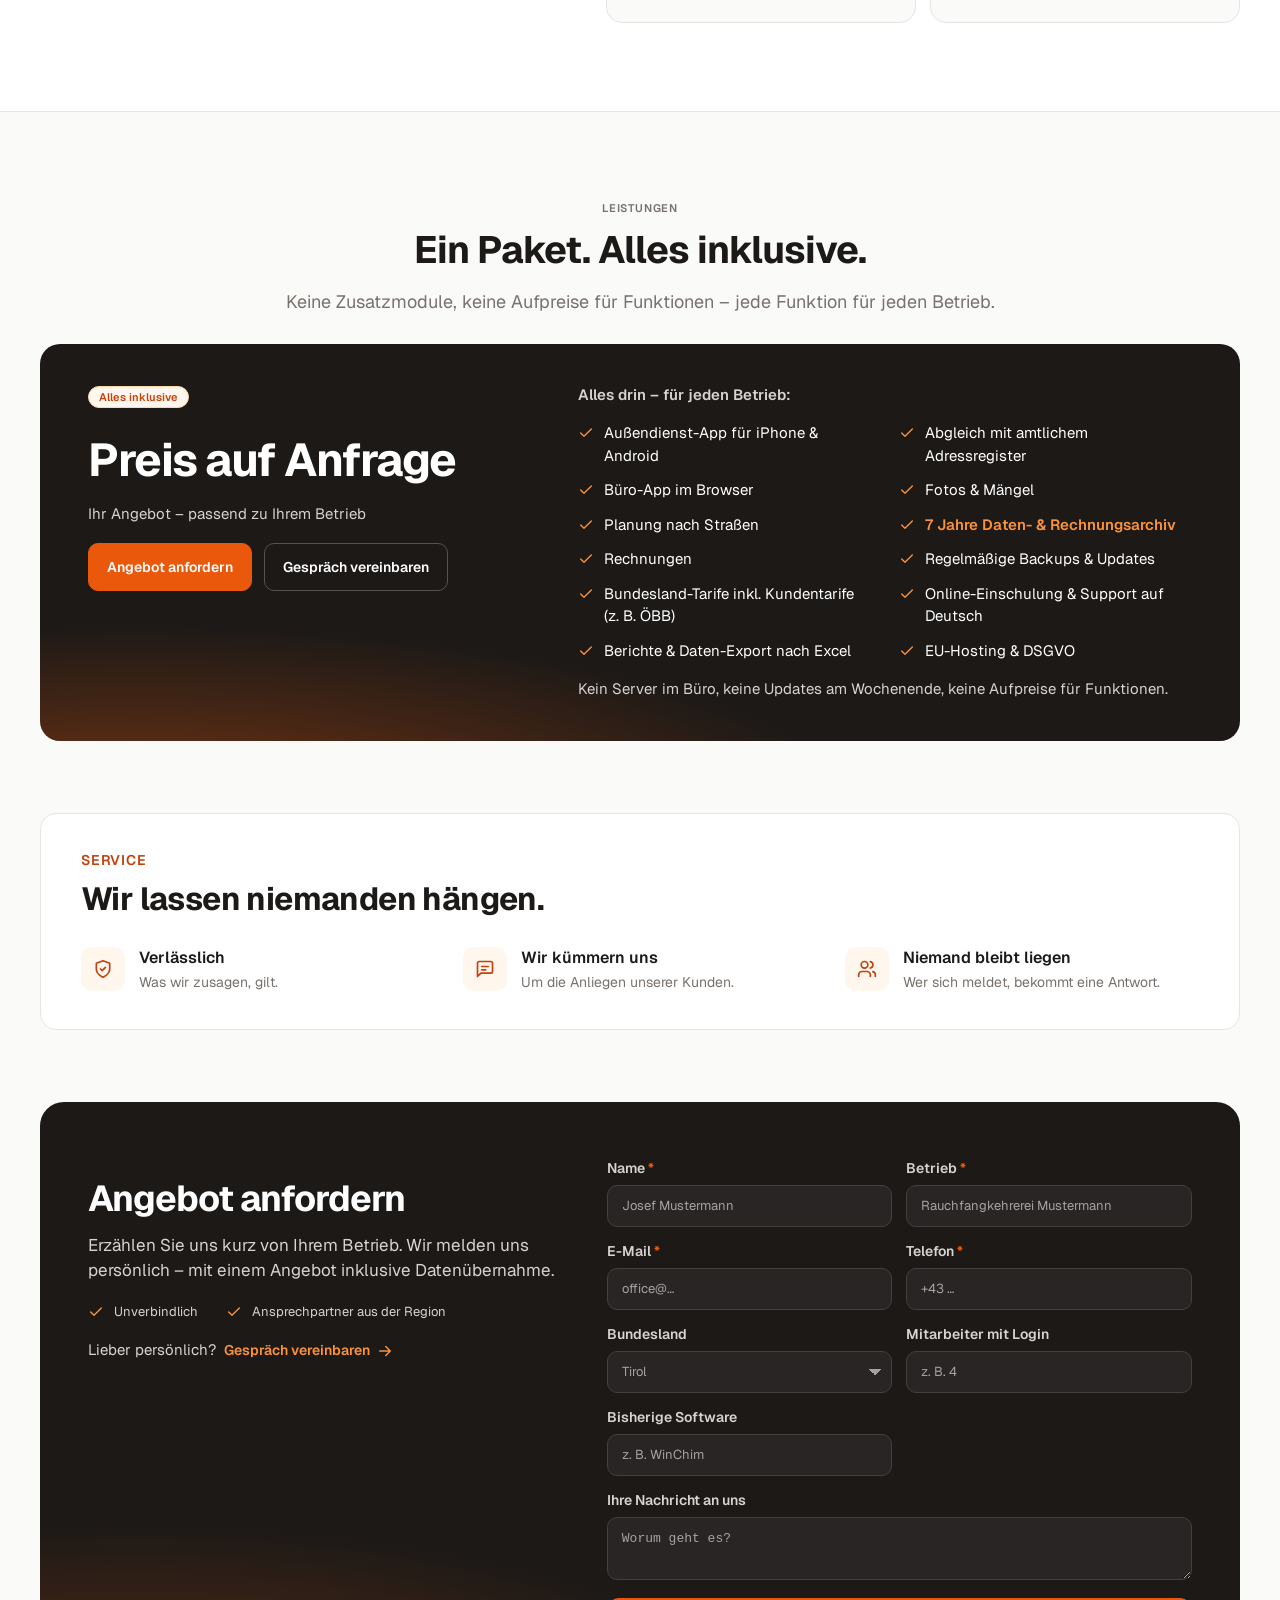
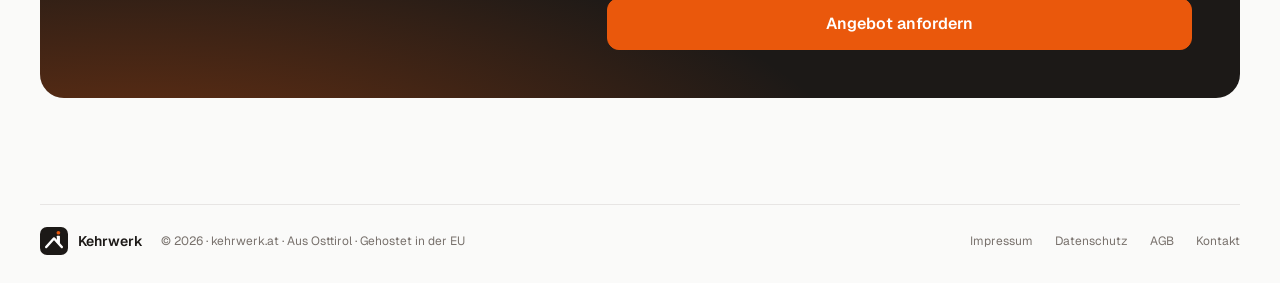
==== commit 6228877e: "update text" ====
--- a/index.html
+++ b/index.html
@@ -4,14 +4,14 @@
   <meta charset="utf-8">
   <meta name="viewport" content="width=device-width, initial-scale=1">
   <title>Kehrwerk – Straße für Straße. Ohne Papierkram.</title>
-  <meta name="description" content="Kehrwerk ist die einfache Cloud-Software für Ihren Rauchfangkehrer-Betrieb: Planung nach Straßen, Kehr-App fürs Handy und Rechnungen.">
+  <meta name="description" content="Kehrwerk ist die einfache Cloud-Software für Rauchfangkehrer-Betriebe: Planung nach Straßen, Kehr-App fürs Handy und Rechnungen.">
   <meta name="theme-color" content="#1C1917">
   <link rel="canonical" href="https://kehrwerk.at/">
   <link rel="icon" href="favicon.svg" type="image/svg+xml">
   <link rel="icon" href="assets/logo/mark-32.png" sizes="32x32" type="image/png">
   <link rel="apple-touch-icon" href="assets/logo/mark-180.png">
   <meta property="og:title" content="Kehrwerk – Straße für Straße. Ohne Papierkram.">
-  <meta property="og:description" content="Die einfache Cloud-Software für Ihren Rauchfangkehrer-Betrieb. Aus Osttirol, mit Betrieben entwickelt.">
+  <meta property="og:description" content="Die einfache Cloud-Software für Rauchfangkehrer-Betriebe. Aus Osttirol, mit Betrieben entwickelt.">
   <meta property="og:type" content="website">
   <meta property="og:url" content="https://kehrwerk.at/">
   <meta property="og:image" content="https://kehrwerk.at/assets/logo/mark-512.png">
@@ -67,8 +67,8 @@
         <div>
           <p class="pill"><span class="dot" aria-hidden="true"></span><span class="lede-mobile">Aus Osttirol · mit Betrieben entwickelt</span><span class="lede-desktop">Aus Osttirol · mit Rauchfangkehrer-Betrieben entwickelt</span></p>
           <h1>Straße für Straße.<span class="line accent">Ohne Papierkram.</span></h1>
-          <p class="lede lede-mobile">Die einfache Cloud-Software für Ihren Betrieb: Planung nach Straßen, Kehr-App fürs Handy und Rechnungen.</p>
-          <p class="lede lede-desktop">Kehrwerk ist die einfache Cloud-Software für Ihren Betrieb: Planung nach Straßen, Kehr-App fürs Handy und Rechnungen – ohne Server im Büro, ohne Updates am Wochenende.</p>
+          <p class="lede lede-mobile">Die einfache Cloud-Software für Rauchfangkehrer-Betriebe: Planung nach Straßen, Kehr-App fürs Handy und Rechnungen.</p>
+          <p class="lede lede-desktop">Kehrwerk ist die einfache Cloud-Software für Rauchfangkehrer-Betriebe: Planung nach Straßen, Kehr-App fürs Handy und Rechnungen – ohne Server im Büro, ohne Updates am Wochenende.</p>
           <div class="hero-actions">
             <a class="btn btn-accent" href="#angebot">Angebot anfordern <svg class="icon"><use href="#i-arrow"/></svg></a>
             <a class="btn btn-ghost" href="#angebot">Gespräch vereinbaren</a>
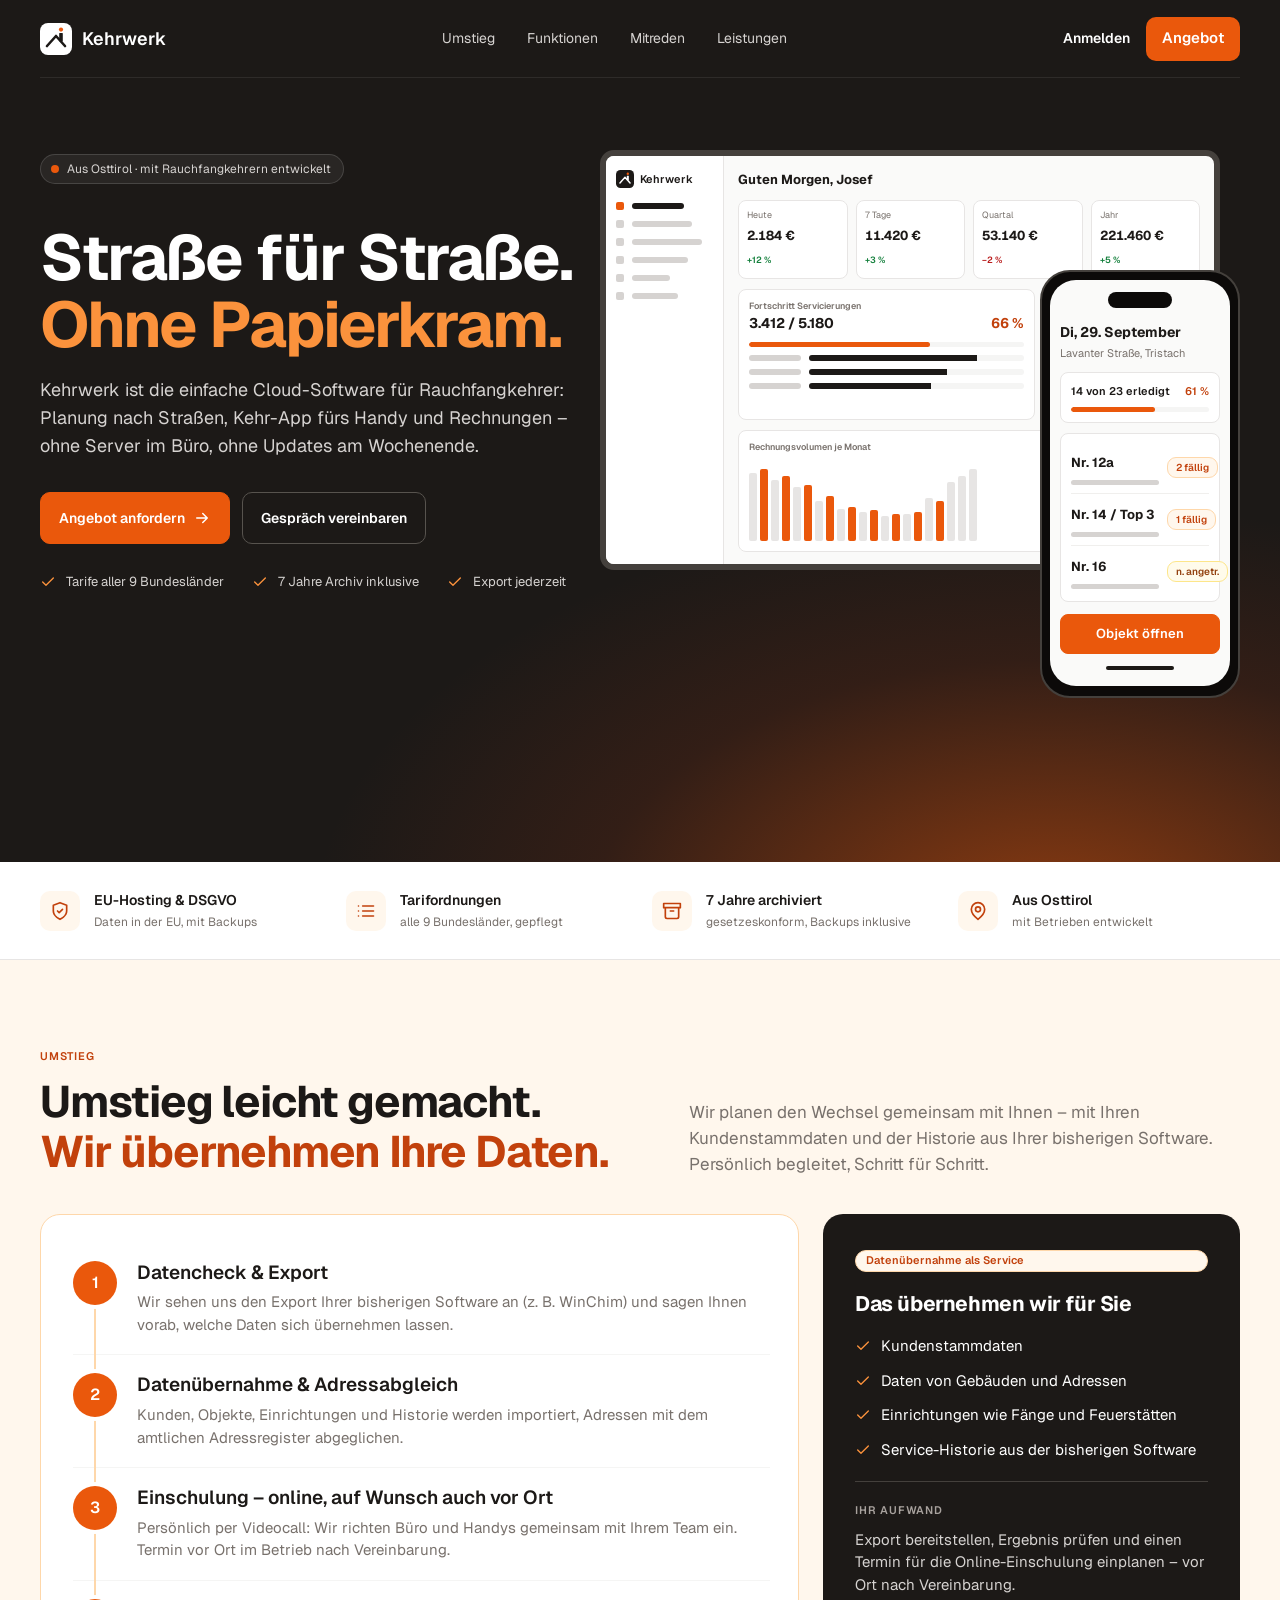
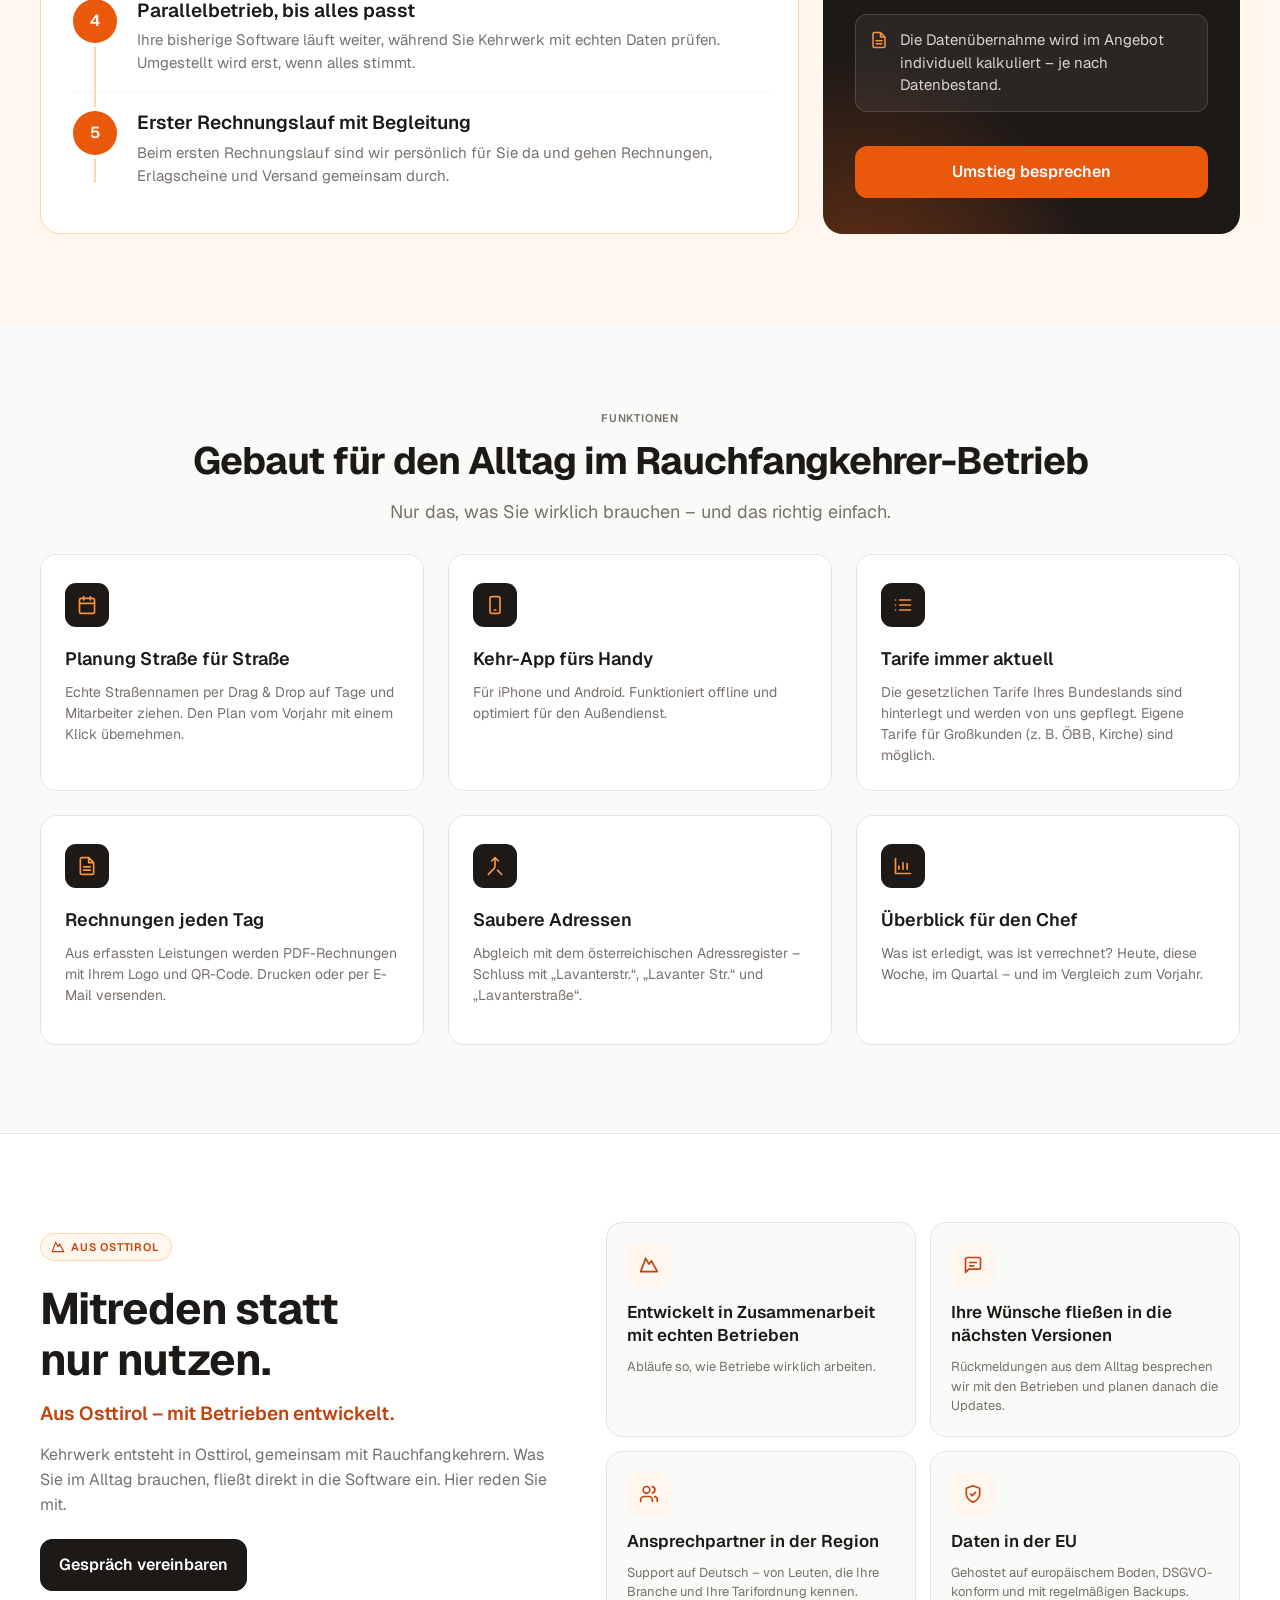
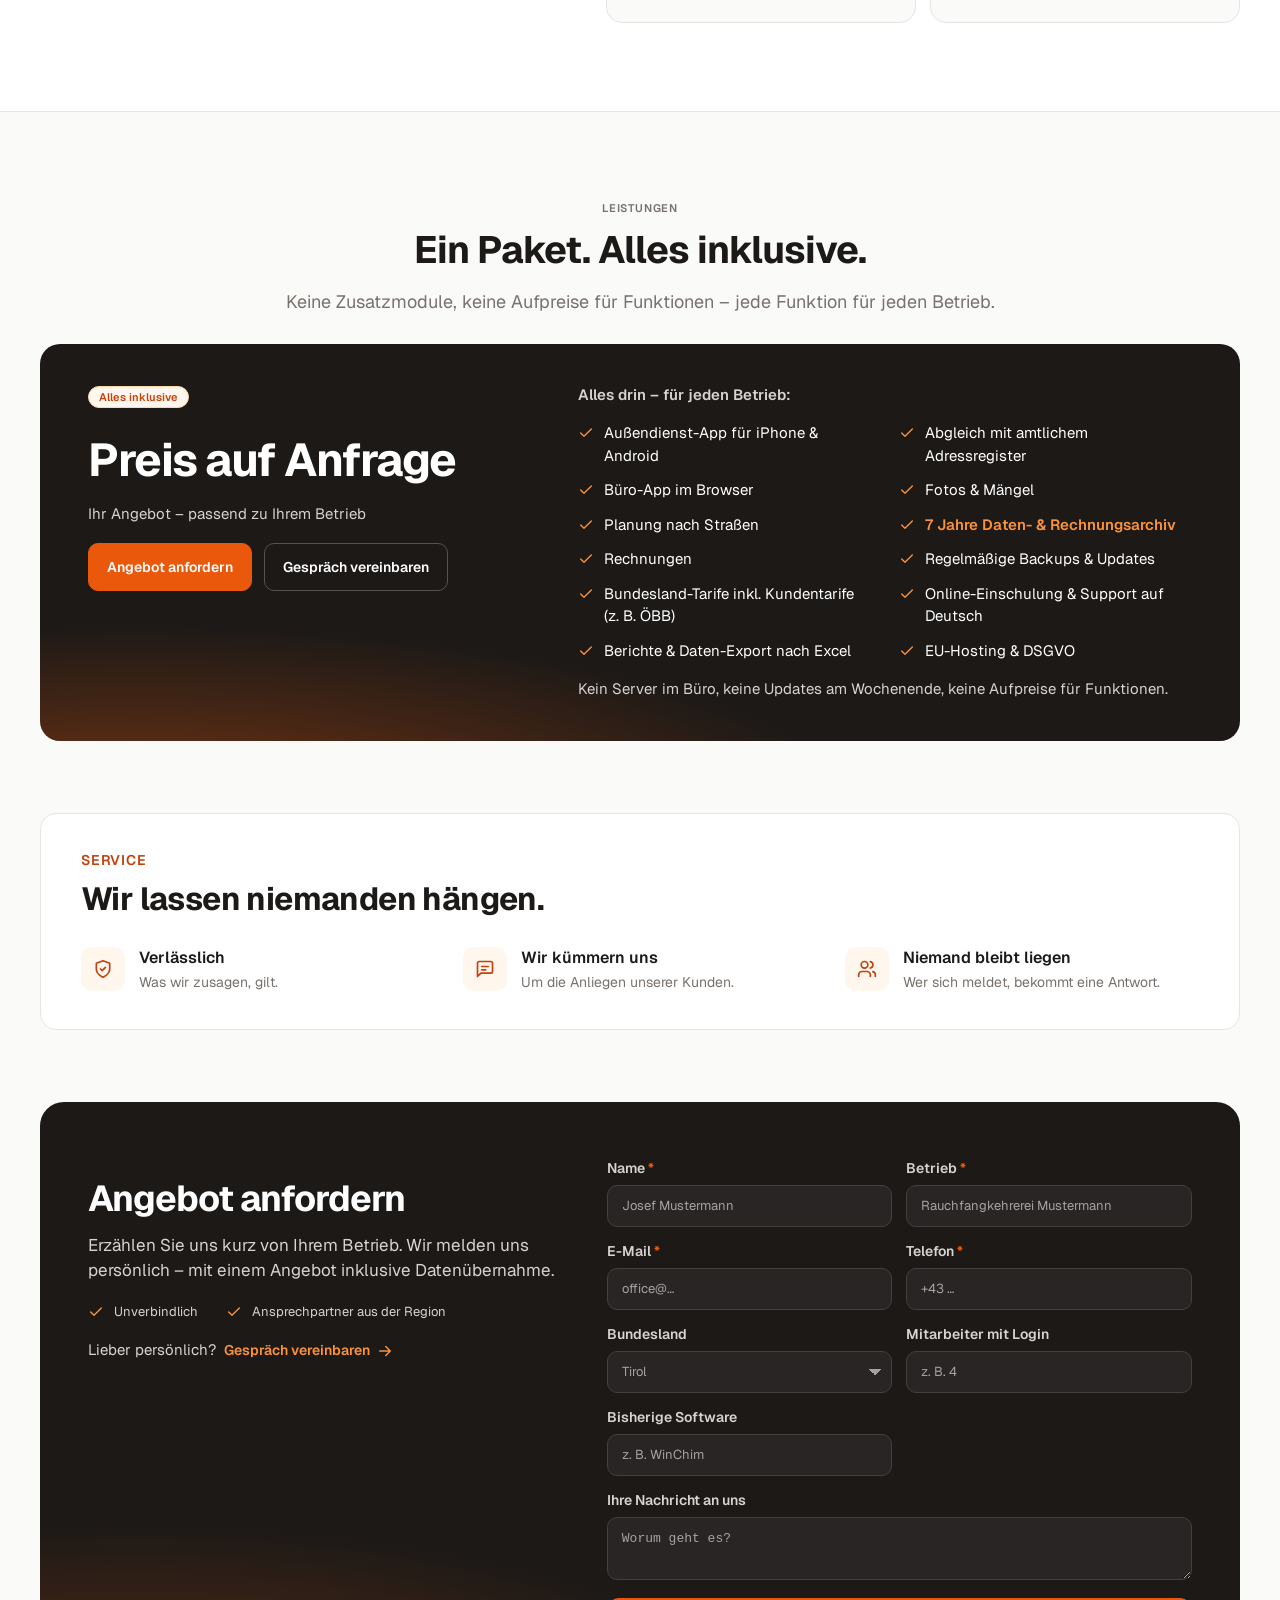
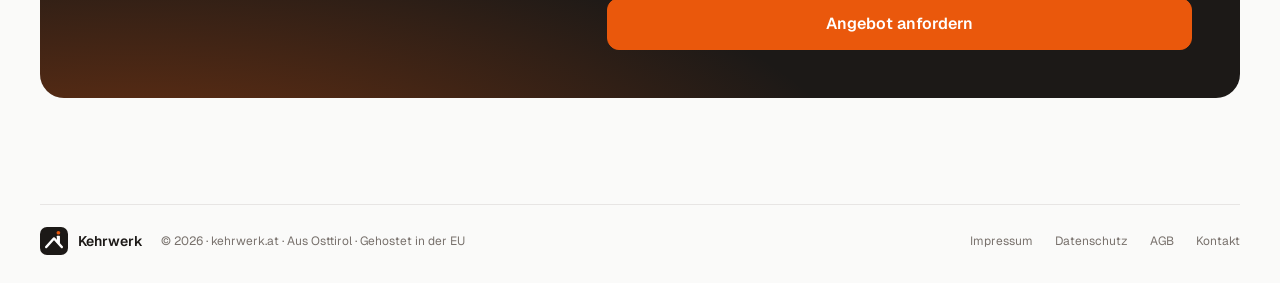
==== commit 2f2b47d4: "Text update" ====
--- a/index.html
+++ b/index.html
@@ -4,14 +4,14 @@
   <meta charset="utf-8">
   <meta name="viewport" content="width=device-width, initial-scale=1">
   <title>Kehrwerk – Straße für Straße. Ohne Papierkram.</title>
-  <meta name="description" content="Kehrwerk ist die einfache Cloud-Software für Rauchfangkehrer-Betriebe: Planung nach Straßen, Kehr-App fürs Handy und Rechnungen.">
+  <meta name="description" content="Kehrwerk ist die einfache Cloud-Software für Rauchfangkehrer: Planung nach Straßen, Kehr-App fürs Handy und Rechnungen.">
   <meta name="theme-color" content="#1C1917">
   <link rel="canonical" href="https://kehrwerk.at/">
   <link rel="icon" href="favicon.svg" type="image/svg+xml">
   <link rel="icon" href="assets/logo/mark-32.png" sizes="32x32" type="image/png">
   <link rel="apple-touch-icon" href="assets/logo/mark-180.png">
   <meta property="og:title" content="Kehrwerk – Straße für Straße. Ohne Papierkram.">
-  <meta property="og:description" content="Die einfache Cloud-Software für Rauchfangkehrer-Betriebe. Aus Osttirol, mit Betrieben entwickelt.">
+  <meta property="og:description" content="Die einfache Cloud-Software für Rauchfangkehrer. Aus Osttirol, mit Betrieben entwickelt.">
   <meta property="og:type" content="website">
   <meta property="og:url" content="https://kehrwerk.at/">
   <meta property="og:image" content="https://kehrwerk.at/assets/logo/mark-512.png">
@@ -65,10 +65,10 @@
     <div class="wrap hero">
       <div class="hero-grid">
         <div>
-          <p class="pill"><span class="dot" aria-hidden="true"></span><span class="lede-mobile">Aus Osttirol · mit Betrieben entwickelt</span><span class="lede-desktop">Aus Osttirol · mit Rauchfangkehrer-Betrieben entwickelt</span></p>
+          <p class="pill"><span class="dot" aria-hidden="true"></span><span class="lede-mobile">Aus Osttirol · mit Betrieben entwickelt</span><span class="lede-desktop">Aus Osttirol · mit Rauchfangkehrern entwickelt</span></p>
           <h1>Straße für Straße.<span class="line accent">Ohne Papierkram.</span></h1>
-          <p class="lede lede-mobile">Die einfache Cloud-Software für Rauchfangkehrer-Betriebe: Planung nach Straßen, Kehr-App fürs Handy und Rechnungen.</p>
-          <p class="lede lede-desktop">Kehrwerk ist die einfache Cloud-Software für Rauchfangkehrer-Betriebe: Planung nach Straßen, Kehr-App fürs Handy und Rechnungen – ohne Server im Büro, ohne Updates am Wochenende.</p>
+          <p class="lede lede-mobile">Die einfache Cloud-Software für Rauchfangkehrer: Planung nach Straßen, Kehr-App fürs Handy und Rechnungen.</p>
+          <p class="lede lede-desktop">Kehrwerk ist die einfache Cloud-Software für Rauchfangkehrer: Planung nach Straßen, Kehr-App fürs Handy und Rechnungen – ohne Server im Büro, ohne Updates am Wochenende.</p>
           <div class="hero-actions">
             <a class="btn btn-accent" href="#angebot">Angebot anfordern <svg class="icon"><use href="#i-arrow"/></svg></a>
             <a class="btn btn-ghost" href="#angebot">Gespräch vereinbaren</a>
@@ -318,7 +318,7 @@
         <p class="soft-pill"><svg class="icon"><use href="#i-mountain"/></svg>AUS OSTTIROL</p>
         <h2>Mitreden statt<span class="line">nur nutzen.</span></h2>
         <p class="kicker">Aus Osttirol – mit Betrieben entwickelt.</p>
-        <p class="intro">Kehrwerk entsteht in Osttirol, gemeinsam mit Rauchfangkehrer-Betrieben. Was Sie im Alltag brauchen, fließt direkt in die Software ein. Hier reden Sie mit.</p>
+        <p class="intro">Kehrwerk entsteht in Osttirol, gemeinsam mit Rauchfangkehrern. Was Sie im Alltag brauchen, fließt direkt in die Software ein. Hier reden Sie mit.</p>
         <a class="btn btn-soot" href="#angebot">Gespräch vereinbaren</a>
       </div>
       <div class="story">
